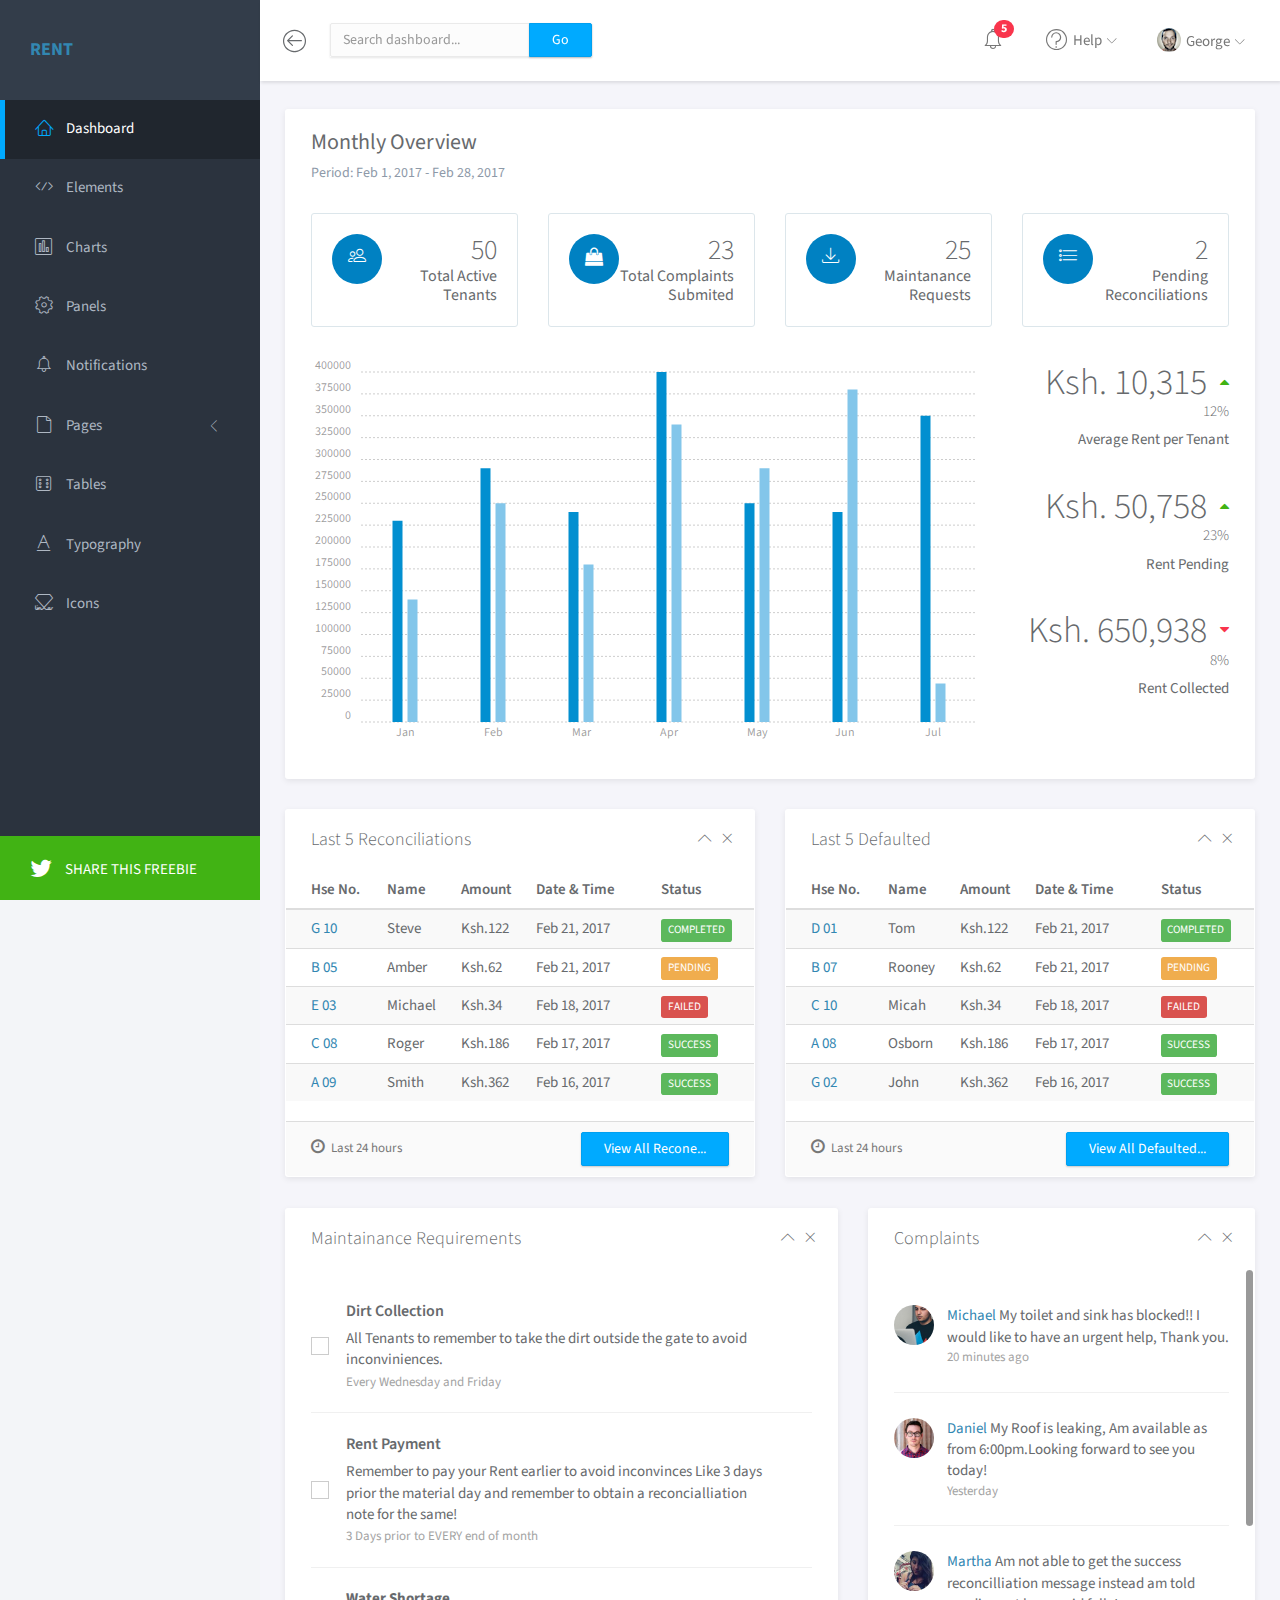
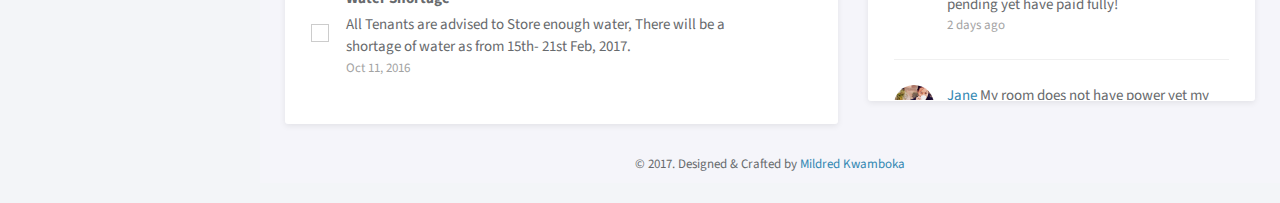
==== index.html @ c68a7469 "dashboard" ====
<!doctype html>
<html lang="en">

<head>
	<title>Dashboard | Rent - Free Bootstrap Dashboard Template</title>
	<meta charset="utf-8">
	<meta http-equiv="X-UA-Compatible" content="IE=edge,chrome=1">
	<meta name="viewport" content="width=device-width, initial-scale=1.0, maximum-scale=1.0, user-scalable=0">
	<!-- CSS -->
	<link rel="stylesheet" href="assets/css/bootstrap.min.css">
	<link rel="stylesheet" href="assets/css/vendor/icon-sets.css">
	<link rel="stylesheet" href="assets/css/main.min.css">
	<!-- FOR DEMO PURPOSES ONLY. You should remove this in your project -->
	<link rel="stylesheet" href="assets/css/demo.css">
	<!-- GOOGLE FONTS -->
	<link href="https://fonts.googleapis.com/css?family=Source+Sans+Pro:300,400,600,700" rel="stylesheet">
	<!-- ICONS -->
	<link rel="apple-touch-icon" sizes="76x76" href="assets/img/apple-icon.png">
	<link rel="icon" type="image/png" sizes="96x96" href="assets/img/favicon.png">
</head>

<body>
	<!-- WRAPPER -->
	<div id="wrapper">
		<!-- SIDEBAR -->
		<div class="sidebar">
			<div class="brand">
				<a href="index.html"><h4><b>RENT</b></h4></a>
			</div>
			<div class="sidebar-scroll">
				<nav>
					<ul class="nav">
						<li><a href="index.html" class="active"><i class="lnr lnr-home"></i> <span>Dashboard</span></a></li>
						<li><a href="elements.html" class=""><i class="lnr lnr-code"></i> <span>Elements</span></a></li>
						<li><a href="charts.html" class=""><i class="lnr lnr-chart-bars"></i> <span>Charts</span></a></li>
						<li><a href="panels.html" class=""><i class="lnr lnr-cog"></i> <span>Panels</span></a></li>
						<li><a href="notifications.html" class=""><i class="lnr lnr-alarm"></i> <span>Notifications</span></a></li>
						<li>
							<a href="#subPages" data-toggle="collapse" class="collapsed"><i class="lnr lnr-file-empty"></i> <span>Pages</span> <i class="icon-submenu lnr lnr-chevron-left"></i></a>
							<div id="subPages" class="collapse ">
								<ul class="nav">
									<li><a href="page-profile.html" class="">Profile</a></li>
									<li><a href="page-login.html" class="">Login</a></li>
									<li><a href="page-lockscreen.html" class="">Lockscreen</a></li>
								</ul>
							</div>
						</li>
						<li><a href="tables.html" class=""><i class="lnr lnr-dice"></i> <span>Tables</span></a></li>
						<li><a href="typography.html" class=""><i class="lnr lnr-text-format"></i> <span>Typography</span></a></li>
						<li><a href="icons.html" class=""><i class="lnr lnr-linearicons"></i> <span>Icons</span></a></li>
					</ul>
				</nav>
			</div>
			<a class="footer" href="http://twitter.com/share?url=https://goo.gl/1dt1MR&amp;text=So cool! Free Bootstrap dashboard template by @thedevelovers. Download at&amp;hashtags=free,bootstrap,dashboard" title="Twitter share" target="_blank"><i class="fa fa-twitter"></i> <span>SHARE THIS FREEBIE</span></a>
		</div>
		<!-- END SIDEBAR -->
		<!-- MAIN -->
		<div class="main">
			<!-- NAVBAR -->
			<nav class="navbar navbar-default">
				<div class="container-fluid">
					<div class="navbar-btn">
						<button type="button" class="btn-toggle-fullwidth"><i class="lnr lnr-arrow-left-circle"></i></button>
					</div>
					<div class="navbar-header">
						<button type="button" class="navbar-toggle collapsed" data-toggle="collapse" data-target="#navbar-menu">
							<span class="sr-only">Toggle Navigation</span>
							<i class="fa fa-bars icon-nav"></i>
						</button>
					</div>
					<div id="navbar-menu" class="navbar-collapse collapse">
						<form class="navbar-form navbar-left hidden-xs">
							<div class="input-group">
								<input type="text" value="" class="form-control" placeholder="Search dashboard...">
								<span class="input-group-btn"><button type="button" class="btn btn-primary">Go</button></span>
							</div>
						</form>
						<ul class="nav navbar-nav navbar-right">
							<li class="dropdown">
								<a href="#" class="dropdown-toggle icon-menu" data-toggle="dropdown">
									<i class="lnr lnr-alarm"></i>
									<span class="badge bg-danger">5</span>
								</a>
								<ul class="dropdown-menu notifications">
									<li><a href="#" class="notification-item"><span class="dot bg-warning"></span>Pay your rent on time </a></li>
									<li><a href="#" class="notification-item"><span class="dot bg-danger"></span>You have 9 unfinished tasks</a></li>
									<li><a href="#" class="notification-item"><span class="dot bg-success"></span>Monthly report is available</a></li>
									<li><a href="#" class="notification-item"><span class="dot bg-warning"></span>Weekly meeting in 1 hour</a></li>
									<li><a href="#" class="notification-item"><span class="dot bg-success"></span>Your request has been approved</a></li>
									<li><a href="#" class="more">See all notifications</a></li>
								</ul>
							</li>
							<li class="dropdown">
								<a href="#" class="dropdown-toggle" data-toggle="dropdown"><i class="lnr lnr-question-circle"></i> <span>Help</span> <i class="icon-submenu lnr lnr-chevron-down"></i></a>
								<ul class="dropdown-menu">
									<li><a href="#">Basic Use</a></li>
									<li><a href="#">Working With Data</a></li>
									<li><a href="#">Security</a></li>
									<li><a href="#">Troubleshooting</a></li>
								</ul>
							</li>
							<li class="dropdown">
								<a href="#" class="dropdown-toggle" data-toggle="dropdown"><img src="assets/img/user.png" class="img-circle" alt="Avatar"> <span>George</span> <i class="icon-submenu lnr lnr-chevron-down"></i></a>
								<ul class="dropdown-menu">
									<li><a href="#"><i class="lnr lnr-user"></i> <span>My Profile</span></a></li>
									<li><a href="#"><i class="lnr lnr-envelope"></i> <span>Message</span></a></li>
									<li><a href="#"><i class="lnr lnr-cog"></i> <span>Settings</span></a></li>
									<li><a href="#"><i class="lnr lnr-exit"></i> <span>Logout</span></a></li>
								</ul>
							</li>
						</ul>
					</div>
				</div>
			</nav>
			<!-- END NAVBAR -->
			<!-- MAIN CONTENT -->
			<div class="main-content">
				<div class="container-fluid">
					<!-- OVERVIEW -->
					<div class="panel panel-headline">
						<div class="panel-heading">
							<h3 class="panel-title">Monthly Overview</h3>
							<p class="panel-subtitle">Period: Feb 1, 2017 - Feb 28, 2017</p>
						</div>
						<div class="panel-body">
							<div class="row">
								<div class="col-md-3">
									<div class="metric">
										<span class="icon"><i class="lnr lnr-users"></i></span>
										<p>
											<span class="number">50</span>
											<span class="title">Total Active Tenants</span>
										</p>
									</div>
								</div>
								<div class="col-md-3">
									<div class="metric">
										<span class="icon"><i class="fa fa-shopping-bag"></i></span>
										<p>
											<span class="number">23</span>
											<span class="title">Total Complaints Submited</span>
										</p>
									</div>
								</div>
								<div class="col-md-3">
									<div class="metric">
										<span class="icon"><i class="lnr lnr-download"></i></span>
										<p>
											<span class="number">25</span>
											<span class="title">Maintanance Requests</span>
										</p>
									</div>
								</div>
								<div class="col-md-3">
									<div class="metric">
										<span class="icon"><i class="lnr lnr-list"></i></span>
										<p>
											<span class="number">2</span>
											<span class="title">Pending Reconciliations</span>
										</p>
									</div>
								</div>
							</div>
							<div class="row">
								<div class="col-md-9">
									<div id="headline-chart" class="ct-chart"></div>
								</div>
								<div class="col-md-3">
									<div class="weekly-summary text-right">
										<span class="number">Ksh. 10,315</span> <span class="percentage"><i class="fa fa-caret-up text-success"></i> 12%</span>
										<span class="info-label">Average Rent per Tenant</span>
									</div>
									<div class="weekly-summary text-right">
										<span class="number">Ksh. 50,758</span> <span class="percentage"><i class="fa fa-caret-up text-success"></i> 23%</span>
										<span class="info-label">Rent Pending</span>
									</div>
									<div class="weekly-summary text-right">
										<span class="number">Ksh. 650,938</span> <span class="percentage"><i class="fa fa-caret-down text-danger"></i> 8%</span>
										<span class="info-label">Rent Collected</span>
									</div>
								</div>
							</div>
						</div>
					</div>
					<!-- END OVERVIEW -->
					<div class="row">
						<div class="col-md-6">
							<!-- RECENT PURCHASES -->
							<div class="panel">
								<div class="panel-heading">
									<h3 class="panel-title">Last 5 Reconciliations</h3>
									<div class="right">
										<button type="button" class="btn-toggle-collapse"><i class="lnr lnr-chevron-up"></i></button>
										<button type="button" class="btn-remove"><i class="lnr lnr-cross"></i></button>
									</div>
								</div>
								<div class="panel-body no-padding">
									<table class="table table-striped">
										<thead>
											<tr>
												<th>Hse No.</th>
												<th>Name</th>
												<th>Amount</th>
												<th>Date &amp; Time</th>
												<th>Status</th>
											</tr>
										</thead>
										<tbody>
											<tr>
												<td><a href="#">G 10</a></td>
												<td>Steve</td>
												<td>Ksh.122</td>
												<td>Feb 21, 2017</td>
												<td><span class="label label-success">COMPLETED</span></td>
											</tr>
											<tr>
												<td><a href="#">B 05</a></td>
												<td>Amber</td>
												<td>Ksh.62</td>
												<td>Feb 21, 2017</td>
												<td><span class="label label-warning">PENDING</span></td>
											</tr>
											<tr>
												<td><a href="#">E 03</a></td>
												<td>Michael</td>
												<td>Ksh.34</td>
												<td>Feb 18, 2017</td>
												<td><span class="label label-danger">FAILED</span></td>
											</tr>
											<tr>
												<td><a href="#">C 08</a></td>
												<td>Roger</td>
												<td>Ksh.186</td>
												<td>Feb 17, 2017</td>
												<td><span class="label label-success">SUCCESS</span></td>
											</tr>
											<tr>
												<td><a href="#">A 09</a></td>
												<td>Smith</td>
												<td>Ksh.362</td>
												<td>Feb 16, 2017</td>
												<td><span class="label label-success">SUCCESS</span></td>
											</tr>
										</tbody>
									</table>
								</div>
								<div class="panel-footer">
									<div class="row">
										<div class="col-md-6"><span class="panel-note"><i class="fa fa-clock-o"></i> Last 24 hours</span></div>
										<div class="col-md-6 text-right"><a href="#" class="btn btn-primary">View All Recone...</a></div>
									</div>
								</div>
							</div>
							<!-- END RECENT PURCHASES -->
						</div>
					
						<div class="col-md-6">
							<!-- RECENT PURCHASES -->
							<div class="panel">
								<div class="panel-heading">
									<h3 class="panel-title">Last 5 Defaulted</h3>
									<div class="right">
										<button type="button" class="btn-toggle-collapse"><i class="lnr lnr-chevron-up"></i></button>
										<button type="button" class="btn-remove"><i class="lnr lnr-cross"></i></button>
									</div>
								</div>
								<div class="panel-body no-padding">
									<table class="table table-striped">
										<thead>
											<tr>
												<th>Hse No.</th>
												<th>Name</th>
												<th>Amount</th>
												<th>Date &amp; Time</th>
												<th>Status</th>
											</tr>
										</thead>
										<tbody>
											<tr>
												<td><a href="#">D 01</a></td>
												<td>Tom</td>
												<td>Ksh.122</td>
												<td>Feb 21, 2017</td>
												<td><span class="label label-success">COMPLETED</span></td>
											</tr>
											<tr>
												<td><a href="#">B 07</a></td>
												<td>Rooney</td>
												<td>Ksh.62</td>
												<td>Feb 21, 2017</td>
												<td><span class="label label-warning">PENDING</span></td>
											</tr>
											<tr>
												<td><a href="#">C 10</a></td>
												<td>Micah</td>
												<td>Ksh.34</td>
												<td>Feb 18, 2017</td>
												<td><span class="label label-danger">FAILED</span></td>
											</tr>
											<tr>
												<td><a href="#">A 08</a></td>
												<td>Osborn</td>
												<td>Ksh.186</td>
												<td>Feb 17, 2017</td>
												<td><span class="label label-success">SUCCESS</span></td>
											</tr>
											<tr>
												<td><a href="#">G 02</a></td>
												<td>John</td>
												<td>Ksh.362</td>
												<td>Feb 16, 2017</td>
												<td><span class="label label-success">SUCCESS</span></td>
											</tr>
										</tbody>
									</table>
								</div>
								<div class="panel-footer">
									<div class="row">
										<div class="col-md-6"><span class="panel-note"><i class="fa fa-clock-o"></i> Last 24 hours</span></div>
										<div class="col-md-6 text-right"><a href="#" class="btn btn-primary">View All Defaulted...</a></div>
									</div>
								</div>
							</div>
							<!-- END RECENT PURCHASES -->
						</div>


						<div class="col-md-6">
							<!-- MULTI CHARTS -->
							<!-- <div class="panel">
								<div class="panel-heading">
									<h3 class="panel-title">Projection vs. Realization</h3>
									<div class="right">
										<button type="button" class="btn-toggle-collapse"><i class="lnr lnr-chevron-up"></i></button>
										<button type="button" class="btn-remove"><i class="lnr lnr-cross"></i></button>
									</div>
								</div>
								<div class="panel-body">
									<div id="visits-trends-chart" class="ct-chart"></div>
								</div>
							</div> -->
							<!-- END MULTI CHARTS -->

						</div>
					
					</div>
					<div class="row">
						<div class="col-md-7">
							<!-- TODO LIST -->
							<div class="panel">
								<div class="panel-heading">
									<h3 class="panel-title">Maintainance Requirements</h3>
									<div class="right">
										<button type="button" class="btn-toggle-collapse"><i class="lnr lnr-chevron-up"></i></button>
										<button type="button" class="btn-remove"><i class="lnr lnr-cross"></i></button>
									</div>
								</div>
								<div class="panel-body">
									<ul class="list-unstyled todo-list">
										<li>
											<label class="control-inline fancy-checkbox">
												<input type="checkbox"><span></span>
											</label>
											<p>
												<span class="title">Dirt Collection</span>
												<span class="short-description">All Tenants to remember to take the dirt outside the gate to avoid inconviniences.</span>
												<span class="date">Every Wednesday and Friday</span>
											</p>
											<div class="controls">
												<a href="#"><i class="icon-software icon-software-pencil"></i></a> <a href="#"><i class="icon-arrows icon-arrows-circle-remove"></i></a>
											</div>
										</li>
										<li>
											<label class="control-inline fancy-checkbox">
												<input type="checkbox"><span></span>
											</label>
											<p>
												<span class="title">Rent Payment</span>
												<span class="short-description">Remember to pay your Rent earlier to avoid inconvinces Like 3 days prior the material day and remember to obtain a reconcialliation note for the same!</span>
												<span class="date">3 Days prior to EVERY end of month </span>
											</p>
											<div class="controls">
												<a href="#"><i class="icon-software icon-software-pencil"></i></a> <a href="#"><i class="icon-arrows icon-arrows-circle-remove"></i></a>
											</div>
										</li>
										<li>
											<label class="control-inline fancy-checkbox">
												<input type="checkbox"><span></span>
											</label>
											<p>
												<strong>Water Shortage</strong>
												<span class="short-description">All Tenants are advised to Store enough water, There will be a shortage of water as from 15th- 21st Feb, 2017.</span>
												<span class="date">Oct 11, 2016</span>
											</p>
											<div class="controls">
												<a href="#"><i class="icon-software icon-software-pencil"></i></a> <a href="#"><i class="icon-arrows icon-arrows-circle-remove"></i></a>
											</div>
										</li>
									</ul>
								</div>
							</div>
							<!-- END TODO LIST -->
						</div>
						<div class="col-md-5">
							<!-- TIMELINE -->
							<div class="panel panel-scrolling">
								<div class="panel-heading">
									<h3 class="panel-title">Complaints</h3>
									<div class="right">
										<button type="button" class="btn-toggle-collapse"><i class="lnr lnr-chevron-up"></i></button>
										<button type="button" class="btn-remove"><i class="lnr lnr-cross"></i></button>
									</div>
								</div>
								<div class="panel-body">
									<ul class="list-unstyled activity-list">
										<li>
											<img src="assets/img/user1.png" alt="Avatar" class="img-circle pull-left avatar">
											<p><a href="#">Michael</a> My toilet and sink has blocked!! I would like to have an urgent help, Thank you. <span class="timestamp">20 minutes ago</span></p>
										</li>
										<li>
											<img src="assets/img/user2.png" alt="Avatar" class="img-circle pull-left avatar">
											<p><a href="#">Daniel</a> My Roof is leaking, Am available as from 6:00pm.Looking forward to see you today!    <!-- <a href="#">System Update</a> --> <span class="timestamp">Yesterday</span></p>
										<li>
											<img src="assets/img/user3.png" alt="Avatar" class="img-circle pull-left avatar">
											<p><a href="#">Martha</a> Am not able to get the success reconcilliation message instead am told pending yet have paid fully!<!--  <a href="#">Landing Page</a> --> <span class="timestamp">2 days ago</span></p>
										</li>
										<li>
											<img src="assets/img/user4.png" alt="Avatar" class="img-circle pull-left avatar">
											<p><a href="#">Jane</a> My room does not have power yet my tokens are not yet exhausted! <span class="timestamp">2 days ago</span></p>
										</li>
										<li>
											<img src="assets/img/user5.png" alt="Avatar" class="img-circle pull-left avatar">
											<p><a href="#">Jason</a> My toilet handle just broke!! can't flush any more!! Need help. <!-- <a href="#">Weekly Meeting</a> --> <span class="timestamp">3 days ago</span></p>
										</li>
									</ul>
									<button type="button" class="btn btn-primary btn-bottom center-block">Load More</button>
								</div>
							</div>
							<!-- END TIMELINE -->
						</div>
					</div>
					<div class="row">
						<div class="col-md-4">
							<!-- TASKS -->
							<!-- <div class="panel">
								<div class="panel-heading">
									<h3 class="panel-title">My Tasks</h3>
									<div class="right">
										<button type="button" class="btn-toggle-collapse"><i class="lnr lnr-chevron-up"></i></button>
										<button type="button" class="btn-remove"><i class="lnr lnr-cross"></i></button>
									</div>
								</div>
								<div class="panel-body">
									<ul class="list-unstyled task-list">
										<li>
											<p>Updating Users Settings <span class="label-percent">23%</span></p>
											<div class="progress progress-xs">
												<div class="progress-bar progress-bar-danger" role="progressbar" aria-valuenow="23" aria-valuemin="0" aria-valuemax="100" style="width:23%">
													<span class="sr-only">23% Complete</span>
												</div>
											</div>
										</li>
										<li>
											<p>Load &amp; Stress Test <span class="label-percent">80%</span></p>
											<div class="progress progress-xs">
												<div class="progress-bar progress-bar-success" role="progressbar" aria-valuenow="80" aria-valuemin="0" aria-valuemax="100" style="width: 80%">
													<span class="sr-only">80% Complete</span>
												</div>
											</div>
										</li>
										<li>
											<p>Data Duplication Check <span class="label-percent">100%</span></p>
											<div class="progress progress-xs">
												<div class="progress-bar progress-bar-success" role="progressbar" aria-valuenow="100" aria-valuemin="0" aria-valuemax="100" style="width: 100%">
													<span class="sr-only">Success</span>
												</div>
											</div>
										</li>
										<li>
											<p>Server Check <span class="label-percent">45%</span></p>
											<div class="progress progress-xs">
												<div class="progress-bar progress-bar-warning" role="progressbar" aria-valuenow="45" aria-valuemin="0" aria-valuemax="100" style="width: 45%">
													<span class="sr-only">45% Complete</span>
												</div>
											</div>
										</li>
										<li>
											<p>Mobile App Development <span class="label-percent">10%</span></p>
											<div class="progress progress-xs">
												<div class="progress-bar progress-bar-danger" role="progressbar" aria-valuenow="10" aria-valuemin="0" aria-valuemax="100" style="width: 10%">
													<span class="sr-only">10% Complete</span>
												</div>
											</div>
										</li>
									</ul>
								</div>
							</div> -->
							<!-- END TASKS -->
						</div>
						<div class="col-md-4">
							<!-- VISIT CHART -->
							<!-- <div class="panel">
								<div class="panel-heading">
									<h3 class="panel-title">Website Visits</h3>
									<div class="right">
										<button type="button" class="btn-toggle-collapse"><i class="lnr lnr-chevron-up"></i></button>
										<button type="button" class="btn-remove"><i class="lnr lnr-cross"></i></button>
									</div>
								</div>
								<div class="panel-body">
									<div id="visits-chart" class="ct-chart"></div>
								</div>
							</div> -->
							<!-- END VISIT CHART -->
						</div>
						<div class="col-md-4">
							<!-- REALTIME CHART -->
						<!-- 	<div class="panel">
								<div class="panel-heading">
									<h3 class="panel-title">System Load</h3>
									<div class="right">
										<button type="button" class="btn-toggle-collapse"><i class="lnr lnr-chevron-up"></i></button>
										<button type="button" class="btn-remove"><i class="lnr lnr-cross"></i></button>
									</div>
								</div>
								<div class="panel-body">
									<div id="system-load" class="easy-pie-chart" data-percent="70">
										<span class="percent">70</span>
									</div>
									<h4>CPU Load</h4>
									<ul class="list-unstyled list-justify">
										<li>High: <span>95%</span></li>
										<li>Average: <span>87%</span></li>
										<li>Low: <span>20%</span></li>
										<li>Threads: <span>996</span></li>
										<li>Processes: <span>259</span></li>
									</ul>
								</div>
							</div> -->
							<!-- END REALTIME CHART -->
						</div>
					</div>
				</div>
			</div>
			<!-- END MAIN CONTENT -->
			<footer>
				<div class="container-fluid">
					<p class="copyright">&copy; 2017. Designed &amp; Crafted by <a href=" https://ke.linkedin.com/in/mildred-makori-892652120">Mildred Kwamboka</a></p>
				</div>
			</footer>
		</div>
		<!-- END MAIN -->
	</div>
	<!-- END WRAPPER -->
	<!-- Javascript -->
	<script src="assets/js/jquery/jquery-2.1.0.min.js"></script>
	<script src="assets/js/bootstrap/bootstrap.min.js"></script>
	<script src="assets/js/plugins/jquery-slimscroll/jquery.slimscroll.min.js"></script>
	<script src="assets/js/plugins/jquery-easypiechart/jquery.easypiechart.min.js"></script>
	<script src="assets/js/plugins/chartist/chartist.min.js"></script>
	<script src="assets/js/klorofil.js"></script>
</body>

</html>
---- assets/css/vendor/icon-sets.css ----
/********************
 * ICON SETS
 ********************/
@font-face {
  font-family: 'Linearicons-Free';
  src: url('../../fonts/linear/Linearicons-Free.eot?w118d&1432380630');
  src: url('../../fonts/linear/Linearicons-Free.eot?&1432380630#iefixw118d') format("embedded-opentype"), url('../../fonts/linear/Linearicons-Free.woff2?w118d&1432380636') format("woff2"), url('../../fonts/linear/Linearicons-Free.woff?w118d&1432380630') format("woff"), url('../../fonts/linear/Linearicons-Free.ttf?w118d&1432380630') format("truetype"), url('../../fonts/linear/Linearicons-Free.svg?w118d&1432380630#Linearicons-Free') format("svg");
  font-weight: normal;
  font-style: normal;
}
.lnr {
  font-family: 'Linearicons-Free';
  speak: none;
  font-style: normal;
  font-weight: normal;
  font-variant: normal;
  text-transform: none;
  line-height: 1;
  /* Better Font Rendering =========== */
  -webkit-font-smoothing: antialiased;
  -moz-osx-font-smoothing: grayscale;
}

.lnr-home:before {
  content: "\e800";
}

.lnr-apartment:before {
  content: "\e801";
}

.lnr-pencil:before {
  content: "\e802";
}

.lnr-magic-wand:before {
  content: "\e803";
}

.lnr-drop:before {
  content: "\e804";
}

.lnr-lighter:before {
  content: "\e805";
}

.lnr-poop:before {
  content: "\e806";
}

.lnr-sun:before {
  content: "\e807";
}

.lnr-moon:before {
  content: "\e808";
}

.lnr-cloud:before {
  content: "\e809";
}

.lnr-cloud-upload:before {
  content: "\e80a";
}

.lnr-cloud-download:before {
  content: "\e80b";
}

.lnr-cloud-sync:before {
  content: "\e80c";
}

.lnr-cloud-check:before {
  content: "\e80d";
}

.lnr-database:before {
  content: "\e80e";
}

.lnr-lock:before {
  content: "\e80f";
}

.lnr-cog:before {
  content: "\e810";
}

.lnr-trash:before {
  content: "\e811";
}

.lnr-dice:before {
  content: "\e812";
}

.lnr-heart:before {
  content: "\e813";
}

.lnr-star:before {
  content: "\e814";
}

.lnr-star-half:before {
  content: "\e815";
}

.lnr-star-empty:before {
  content: "\e816";
}

.lnr-flag:before {
  content: "\e817";
}

.lnr-envelope:before {
  content: "\e818";
}

.lnr-paperclip:before {
  content: "\e819";
}

.lnr-inbox:before {
  content: "\e81a";
}

.lnr-eye:before {
  content: "\e81b";
}

.lnr-printer:before {
  content: "\e81c";
}

.lnr-file-empty:before {
  content: "\e81d";
}

.lnr-file-add:before {
  content: "\e81e";
}

.lnr-enter:before {
  content: "\e81f";
}

.lnr-exit:before {
  content: "\e820";
}

.lnr-graduation-hat:before {
  content: "\e821";
}

.lnr-license:before {
  content: "\e822";
}

.lnr-music-note:before {
  content: "\e823";
}

.lnr-film-play:before {
  content: "\e824";
}

.lnr-camera-video:before {
  content: "\e825";
}

.lnr-camera:before {
  content: "\e826";
}

.lnr-picture:before {
  content: "\e827";
}

.lnr-book:before {
  content: "\e828";
}

.lnr-bookmark:before {
  content: "\e829";
}

.lnr-user:before {
  content: "\e82a";
}

.lnr-users:before {
  content: "\e82b";
}

.lnr-shirt:before {
  content: "\e82c";
}

.lnr-store:before {
  content: "\e82d";
}

.lnr-cart:before {
  content: "\e82e";
}

.lnr-tag:before {
  content: "\e82f";
}

.lnr-phone-handset:before {
  content: "\e830";
}

.lnr-phone:before {
  content: "\e831";
}

.lnr-pushpin:before {
  content: "\e832";
}

.lnr-map-marker:before {
  content: "\e833";
}

.lnr-map:before {
  content: "\e834";
}

.lnr-location:before {
  content: "\e835";
}

.lnr-calendar-full:before {
  content: "\e836";
}

.lnr-keyboard:before {
  content: "\e837";
}

.lnr-spell-check:before {
  content: "\e838";
}

.lnr-screen:before {
  content: "\e839";
}

.lnr-smartphone:before {
  content: "\e83a";
}

.lnr-tablet:before {
  content: "\e83b";
}

.lnr-laptop:before {
  content: "\e83c";
}

.lnr-laptop-phone:before {
  content: "\e83d";
}

.lnr-power-switch:before {
  content: "\e83e";
}

.lnr-bubble:before {
  content: "\e83f";
}

.lnr-heart-pulse:before {
  content: "\e840";
}

.lnr-construction:before {
  content: "\e841";
}

.lnr-pie-chart:before {
  content: "\e842";
}

.lnr-chart-bars:before {
  content: "\e843";
}

.lnr-gift:before {
  content: "\e844";
}

.lnr-diamond:before {
  content: "\e845";
}

.lnr-linearicons:before {
  content: "\e846";
}

.lnr-dinner:before {
  content: "\e847";
}

.lnr-coffee-cup:before {
  content: "\e848";
}

.lnr-leaf:before {
  content: "\e849";
}

.lnr-paw:before {
  content: "\e84a";
}

.lnr-rocket:before {
  content: "\e84b";
}

.lnr-briefcase:before {
  content: "\e84c";
}

.lnr-bus:before {
  content: "\e84d";
}

.lnr-car:before {
  content: "\e84e";
}

.lnr-train:before {
  content: "\e84f";
}

.lnr-bicycle:before {
  content: "\e850";
}

.lnr-wheelchair:before {
  content: "\e851";
}

.lnr-select:before {
  content: "\e852";
}

.lnr-earth:before {
  content: "\e853";
}

.lnr-smile:before {
  content: "\e854";
}

.lnr-sad:before {
  content: "\e855";
}

.lnr-neutral:before {
  content: "\e856";
}

.lnr-mustache:before {
  content: "\e857";
}

.lnr-alarm:before {
  content: "\e858";
}

.lnr-bullhorn:before {
  content: "\e859";
}

.lnr-volume-high:before {
  content: "\e85a";
}

.lnr-volume-medium:before {
  content: "\e85b";
}

.lnr-volume-low:before {
  content: "\e85c";
}

.lnr-volume:before {
  content: "\e85d";
}

.lnr-mic:before {
  content: "\e85e";
}

.lnr-hourglass:before {
  content: "\e85f";
}

.lnr-undo:before {
  content: "\e860";
}

.lnr-redo:before {
  content: "\e861";
}

.lnr-sync:before {
  content: "\e862";
}

.lnr-history:before {
  content: "\e863";
}

.lnr-clock:before {
  content: "\e864";
}

.lnr-download:before {
  content: "\e865";
}

.lnr-upload:before {
  content: "\e866";
}

.lnr-enter-down:before {
  content: "\e867";
}

.lnr-exit-up:before {
  content: "\e868";
}

.lnr-bug:before {
  content: "\e869";
}

.lnr-code:before {
  content: "\e86a";
}

.lnr-link:before {
  content: "\e86b";
}

.lnr-unlink:before {
  content: "\e86c";
}

.lnr-thumbs-up:before {
  content: "\e86d";
}

.lnr-thumbs-down:before {
  content: "\e86e";
}

.lnr-magnifier:before {
  content: "\e86f";
}

.lnr-cross:before {
  content: "\e870";
}

.lnr-menu:before {
  content: "\e871";
}

.lnr-list:before {
  content: "\e872";
}

.lnr-chevron-up:before {
  content: "\e873";
}

.lnr-chevron-down:before {
  content: "\e874";
}

.lnr-chevron-left:before {
  content: "\e875";
}

.lnr-chevron-right:before {
  content: "\e876";
}

.lnr-arrow-up:before {
  content: "\e877";
}

.lnr-arrow-down:before {
  content: "\e878";
}

.lnr-arrow-left:before {
  content: "\e879";
}

.lnr-arrow-right:before {
  content: "\e87a";
}

.lnr-move:before {
  content: "\e87b";
}

.lnr-warning:before {
  content: "\e87c";
}

.lnr-question-circle:before {
  content: "\e87d";
}

.lnr-menu-circle:before {
  content: "\e87e";
}

.lnr-checkmark-circle:before {
  content: "\e87f";
}

.lnr-cross-circle:before {
  content: "\e880";
}

.lnr-plus-circle:before {
  content: "\e881";
}

.lnr-circle-minus:before {
  content: "\e882";
}

.lnr-arrow-up-circle:before {
  content: "\e883";
}

.lnr-arrow-down-circle:before {
  content: "\e884";
}

.lnr-arrow-left-circle:before {
  content: "\e885";
}

.lnr-arrow-right-circle:before {
  content: "\e886";
}

.lnr-chevron-up-circle:before {
  content: "\e887";
}

.lnr-chevron-down-circle:before {
  content: "\e888";
}

.lnr-chevron-left-circle:before {
  content: "\e889";
}

.lnr-chevron-right-circle:before {
  content: "\e88a";
}

.lnr-crop:before {
  content: "\e88b";
}

.lnr-frame-expand:before {
  content: "\e88c";
}

.lnr-frame-contract:before {
  content: "\e88d";
}

.lnr-layers:before {
  content: "\e88e";
}

.lnr-funnel:before {
  content: "\e88f";
}

.lnr-text-format:before {
  content: "\e890";
}

.lnr-text-format-remove:before {
  content: "\e891";
}

.lnr-text-size:before {
  content: "\e892";
}

.lnr-bold:before {
  content: "\e893";
}

.lnr-italic:before {
  content: "\e894";
}

.lnr-underline:before {
  content: "\e895";
}

.lnr-strikethrough:before {
  content: "\e896";
}

.lnr-highlight:before {
  content: "\e897";
}

.lnr-text-align-left:before {
  content: "\e898";
}

.lnr-text-align-center:before {
  content: "\e899";
}

.lnr-text-align-right:before {
  content: "\e89a";
}

.lnr-text-align-justify:before {
  content: "\e89b";
}

.lnr-line-spacing:before {
  content: "\e89c";
}

.lnr-indent-increase:before {
  content: "\e89d";
}

.lnr-indent-decrease:before {
  content: "\e89e";
}

.lnr-pilcrow:before {
  content: "\e89f";
}

.lnr-direction-ltr:before {
  content: "\e8a0";
}

.lnr-direction-rtl:before {
  content: "\e8a1";
}

.lnr-page-break:before {
  content: "\e8a2";
}

.lnr-sort-alpha-asc:before {
  content: "\e8a3";
}

.lnr-sort-amount-asc:before {
  content: "\e8a4";
}

.lnr-hand:before {
  content: "\e8a5";
}

.lnr-pointer-up:before {
  content: "\e8a6";
}

.lnr-pointer-right:before {
  content: "\e8a7";
}

.lnr-pointer-down:before {
  content: "\e8a8";
}

.lnr-pointer-left:before {
  content: "\e8a9";
}

/*!
 *  Font Awesome 4.7.0 by @davegandy - http://fontawesome.io - @fontawesome
 *  License - http://fontawesome.io/license (Font: SIL OFL 1.1, CSS: MIT License)
 */
/* FONT PATH
 * -------------------------- */
@font-face {
  font-family: 'FontAwesome';
  src: url('../../fonts/fa/fontawesome-webfont.eot?v=4.7.0&1478146084');
  src: url('../../fonts/fa/fontawesome-webfont.eot?&1478146084#iefix&v=4.7.0') format("embedded-opentype"), url('../../fonts/fa/fontawesome-webfont.woff2?v=4.7.0&1478146084') format("woff2"), url('../../fonts/fa/fontawesome-webfont.woff?v=4.7.0&1478146084') format("woff"), url('../../fonts/fa/fontawesome-webfont.ttf?v=4.7.0&1478146084') format("truetype"), url('../../fonts/fa/fontawesome-webfont.svg?v=4.7.0&1478146084#fontawesomeregular') format("svg");
  font-weight: normal;
  font-style: normal;
}
.fa {
  display: inline-block;
  font: normal normal normal 14px/1 FontAwesome;
  font-size: inherit;
  text-rendering: auto;
  -webkit-font-smoothing: antialiased;
  -moz-osx-font-smoothing: grayscale;
}

/* makes the font 33% larger relative to the icon container */
.fa-lg {
  font-size: 1.33333333em;
  line-height: 0.75em;
  vertical-align: -15%;
}

.fa-2x {
  font-size: 2em;
}

.fa-3x {
  font-size: 3em;
}

.fa-4x {
  font-size: 4em;
}

.fa-5x {
  font-size: 5em;
}

.fa-fw {
  width: 1.28571429em;
  text-align: center;
}

.fa-ul {
  padding-left: 0;
  margin-left: 2.14285714em;
  list-style-type: none;
}

.fa-ul > li {
  position: relative;
}

.fa-li {
  position: absolute;
  left: -2.14285714em;
  width: 2.14285714em;
  top: 0.14285714em;
  text-align: center;
}

.fa-li.fa-lg {
  left: -1.85714286em;
}

.fa-border {
  padding: .2em .25em .15em;
  border: solid 0.08em #eeeeee;
  border-radius: .1em;
}

.fa-pull-left {
  float: left;
}

.fa-pull-right {
  float: right;
}

.fa.fa-pull-left {
  margin-right: .3em;
}

.fa.fa-pull-right {
  margin-left: .3em;
}

/* Deprecated as of 4.4.0 */
.pull-right {
  float: right;
}

.pull-left {
  float: left;
}

.fa.pull-left {
  margin-right: .3em;
}

.fa.pull-right {
  margin-left: .3em;
}

.fa-spin {
  -webkit-animation: fa-spin 2s infinite linear;
  animation: fa-spin 2s infinite linear;
}

.fa-pulse {
  -webkit-animation: fa-spin 1s infinite steps(8);
  animation: fa-spin 1s infinite steps(8);
}

@-webkit-keyframes fa-spin {
  0% {
    -webkit-transform: rotate(0deg);
    transform: rotate(0deg);
  }
  100% {
    -webkit-transform: rotate(359deg);
    transform: rotate(359deg);
  }
}
@keyframes fa-spin {
  0% {
    -webkit-transform: rotate(0deg);
    transform: rotate(0deg);
  }
  100% {
    -webkit-transform: rotate(359deg);
    transform: rotate(359deg);
  }
}
.fa-rotate-90 {
  -ms-filter: "progid:DXImageTransform.Microsoft.BasicImage(rotation=1)";
  -webkit-transform: rotate(90deg);
  -ms-transform: rotate(90deg);
  transform: rotate(90deg);
}

.fa-rotate-180 {
  -ms-filter: "progid:DXImageTransform.Microsoft.BasicImage(rotation=2)";
  -webkit-transform: rotate(180deg);
  -ms-transform: rotate(180deg);
  transform: rotate(180deg);
}

.fa-rotate-270 {
  -ms-filter: "progid:DXImageTransform.Microsoft.BasicImage(rotation=3)";
  -webkit-transform: rotate(270deg);
  -ms-transform: rotate(270deg);
  transform: rotate(270deg);
}

.fa-flip-horizontal {
  -ms-filter: "progid:DXImageTransform.Microsoft.BasicImage(rotation=0, mirror=1)";
  -webkit-transform: scale(-1, 1);
  -ms-transform: scale(-1, 1);
  transform: scale(-1, 1);
}

.fa-flip-vertical {
  -ms-filter: "progid:DXImageTransform.Microsoft.BasicImage(rotation=2, mirror=1)";
  -webkit-transform: scale(1, -1);
  -ms-transform: scale(1, -1);
  transform: scale(1, -1);
}

:root .fa-rotate-90,
:root .fa-rotate-180,
:root .fa-rotate-270,
:root .fa-flip-horizontal,
:root .fa-flip-vertical {
  filter: none;
}

.fa-stack {
  position: relative;
  display: inline-block;
  width: 2em;
  height: 2em;
  line-height: 2em;
  vertical-align: middle;
}

.fa-stack-1x,
.fa-stack-2x {
  position: absolute;
  left: 0;
  width: 100%;
  text-align: center;
}

.fa-stack-1x {
  line-height: inherit;
}

.fa-stack-2x {
  font-size: 2em;
}

.fa-inverse {
  color: #ffffff;
}

/* Font Awesome uses the Unicode Private Use Area (PUA) to ensure screen
   readers do not read off random characters that represent icons */
.fa-glass:before {
  content: "\f000";
}

.fa-music:before {
  content: "\f001";
}

.fa-search:before {
  content: "\f002";
}

.fa-envelope-o:before {
  content: "\f003";
}

.fa-heart:before {
  content: "\f004";
}

.fa-star:before {
  content: "\f005";
}

.fa-star-o:before {
  content: "\f006";
}

.fa-user:before {
  content: "\f007";
}

.fa-film:before {
  content: "\f008";
}

.fa-th-large:before {
  content: "\f009";
}

.fa-th:before {
  content: "\f00a";
}

.fa-th-list:before {
  content: "\f00b";
}

.fa-check:before {
  content: "\f00c";
}

.fa-remove:before,
.fa-close:before,
.fa-times:before {
  content: "\f00d";
}

.fa-search-plus:before {
  content: "\f00e";
}

.fa-search-minus:before {
  content: "\f010";
}

.fa-power-off:before {
  content: "\f011";
}

.fa-signal:before {
  content: "\f012";
}

.fa-gear:before,
.fa-cog:before {
  content: "\f013";
}

.fa-trash-o:before {
  content: "\f014";
}

.fa-home:before {
  content: "\f015";
}

.fa-file-o:before {
  content: "\f016";
}

.fa-clock-o:before {
  content: "\f017";
}

.fa-road:before {
  content: "\f018";
}

.fa-download:before {
  content: "\f019";
}

.fa-arrow-circle-o-down:before {
  content: "\f01a";
}

.fa-arrow-circle-o-up:before {
  content: "\f01b";
}

.fa-inbox:before {
  content: "\f01c";
}

.fa-play-circle-o:before {
  content: "\f01d";
}

.fa-rotate-right:before,
.fa-repeat:before {
  content: "\f01e";
}

.fa-refresh:before {
  content: "\f021";
}

.fa-list-alt:before {
  content: "\f022";
}

.fa-lock:before {
  content: "\f023";
}

.fa-flag:before {
  content: "\f024";
}

.fa-headphones:before {
  content: "\f025";
}

.fa-volume-off:before {
  content: "\f026";
}

.fa-volume-down:before {
  content: "\f027";
}

.fa-volume-up:before {
  content: "\f028";
}

.fa-qrcode:before {
  content: "\f029";
}

.fa-barcode:before {
  content: "\f02a";
}

.fa-tag:before {
  content: "\f02b";
}

.fa-tags:before {
  content: "\f02c";
}

.fa-book:before {
  content: "\f02d";
}

.fa-bookmark:before {
  content: "\f02e";
}

.fa-print:before {
  content: "\f02f";
}

.fa-camera:before {
  content: "\f030";
}

.fa-font:before {
  content: "\f031";
}

.fa-bold:before {
  content: "\f032";
}

.fa-italic:before {
  content: "\f033";
}

.fa-text-height:before {
  content: "\f034";
}

.fa-text-width:before {
  content: "\f035";
}

.fa-align-left:before {
  content: "\f036";
}

.fa-align-center:before {
  content: "\f037";
}

.fa-align-right:before {
  content: "\f038";
}

.fa-align-justify:before {
  content: "\f039";
}

.fa-list:before {
  content: "\f03a";
}

.fa-dedent:before,
.fa-outdent:before {
  content: "\f03b";
}

.fa-indent:before {
  content: "\f03c";
}

.fa-video-camera:before {
  content: "\f03d";
}

.fa-photo:before,
.fa-image:before,
.fa-picture-o:before {
  content: "\f03e";
}

.fa-pencil:before {
  content: "\f040";
}

.fa-map-marker:before {
  content: "\f041";
}

.fa-adjust:before {
  content: "\f042";
}

.fa-tint:before {
  content: "\f043";
}

.fa-edit:before,
.fa-pencil-square-o:before {
  content: "\f044";
}

.fa-share-square-o:before {
  content: "\f045";
}

.fa-check-square-o:before {
  content: "\f046";
}

.fa-arrows:before {
  content: "\f047";
}

.fa-step-backward:before {
  content: "\f048";
}

.fa-fast-backward:before {
  content: "\f049";
}

.fa-backward:before {
  content: "\f04a";
}

.fa-play:before {
  content: "\f04b";
}

.fa-pause:before {
  content: "\f04c";
}

.fa-stop:before {
  content: "\f04d";
}

.fa-forward:before {
  content: "\f04e";
}

.fa-fast-forward:before {
  content: "\f050";
}

.fa-step-forward:before {
  content: "\f051";
}

.fa-eject:before {
  content: "\f052";
}

.fa-chevron-left:before {
  content: "\f053";
}

.fa-chevron-right:before {
  content: "\f054";
}

.fa-plus-circle:before {
  content: "\f055";
}

.fa-minus-circle:before {
  content: "\f056";
}

.fa-times-circle:before {
  content: "\f057";
}

.fa-check-circle:before {
  content: "\f058";
}

.fa-question-circle:before {
  content: "\f059";
}

.fa-info-circle:before {
  content: "\f05a";
}

.fa-crosshairs:before {
  content: "\f05b";
}

.fa-times-circle-o:before {
  content: "\f05c";
}

.fa-check-circle-o:before {
  content: "\f05d";
}

.fa-ban:before {
  content: "\f05e";
}

.fa-arrow-left:before {
  content: "\f060";
}

.fa-arrow-right:before {
  content: "\f061";
}

.fa-arrow-up:before {
  content: "\f062";
}

.fa-arrow-down:before {
  content: "\f063";
}

.fa-mail-forward:before,
.fa-share:before {
  content: "\f064";
}

.fa-expand:before {
  content: "\f065";
}

.fa-compress:before {
  content: "\f066";
}

.fa-plus:before {
  content: "\f067";
}

.fa-minus:before {
  content: "\f068";
}

.fa-asterisk:before {
  content: "\f069";
}

.fa-exclamation-circle:before {
  content: "\f06a";
}

.fa-gift:before {
  content: "\f06b";
}

.fa-leaf:before {
  content: "\f06c";
}

.fa-fire:before {
  content: "\f06d";
}

.fa-eye:before {
  content: "\f06e";
}

.fa-eye-slash:before {
  content: "\f070";
}

.fa-warning:before,
.fa-exclamation-triangle:before {
  content: "\f071";
}

.fa-plane:before {
  content: "\f072";
}

.fa-calendar:before {
  content: "\f073";
}

.fa-random:before {
  content: "\f074";
}

.fa-comment:before {
  content: "\f075";
}

.fa-magnet:before {
  content: "\f076";
}

.fa-chevron-up:before {
  content: "\f077";
}

.fa-chevron-down:before {
  content: "\f078";
}

.fa-retweet:before {
  content: "\f079";
}

.fa-shopping-cart:before {
  content: "\f07a";
}

.fa-folder:before {
  content: "\f07b";
}

.fa-folder-open:before {
  content: "\f07c";
}

.fa-arrows-v:before {
  content: "\f07d";
}

.fa-arrows-h:before {
  content: "\f07e";
}

.fa-bar-chart-o:before,
.fa-bar-chart:before {
  content: "\f080";
}

.fa-twitter-square:before {
  content: "\f081";
}

.fa-facebook-square:before {
  content: "\f082";
}

.fa-camera-retro:before {
  content: "\f083";
}

.fa-key:before {
  content: "\f084";
}

.fa-gears:before,
.fa-cogs:before {
  content: "\f085";
}

.fa-comments:before {
  content: "\f086";
}

.fa-thumbs-o-up:before {
  content: "\f087";
}

.fa-thumbs-o-down:before {
  content: "\f088";
}

.fa-star-half:before {
  content: "\f089";
}

.fa-heart-o:before {
  content: "\f08a";
}

.fa-sign-out:before {
  content: "\f08b";
}

.fa-linkedin-square:before {
  content: "\f08c";
}

.fa-thumb-tack:before {
  content: "\f08d";
}

.fa-external-link:before {
  content: "\f08e";
}

.fa-sign-in:before {
  content: "\f090";
}

.fa-trophy:before {
  content: "\f091";
}

.fa-github-square:before {
  content: "\f092";
}

.fa-upload:before {
  content: "\f093";
}

.fa-lemon-o:before {
  content: "\f094";
}

.fa-phone:before {
  content: "\f095";
}

.fa-square-o:before {
  content: "\f096";
}

.fa-bookmark-o:before {
  content: "\f097";
}

.fa-phone-square:before {
  content: "\f098";
}

.fa-twitter:before {
  content: "\f099";
}

.fa-facebook-f:before,
.fa-facebook:before {
  content: "\f09a";
}

.fa-github:before {
  content: "\f09b";
}

.fa-unlock:before {
  content: "\f09c";
}

.fa-credit-card:before {
  content: "\f09d";
}

.fa-feed:before,
.fa-rss:before {
  content: "\f09e";
}

.fa-hdd-o:before {
  content: "\f0a0";
}

.fa-bullhorn:before {
  content: "\f0a1";
}

.fa-bell:before {
  content: "\f0f3";
}

.fa-certificate:before {
  content: "\f0a3";
}

.fa-hand-o-right:before {
  content: "\f0a4";
}

.fa-hand-o-left:before {
  content: "\f0a5";
}

.fa-hand-o-up:before {
  content: "\f0a6";
}

.fa-hand-o-down:before {
  content: "\f0a7";
}

.fa-arrow-circle-left:before {
  content: "\f0a8";
}

.fa-arrow-circle-right:before {
  content: "\f0a9";
}

.fa-arrow-circle-up:before {
  content: "\f0aa";
}

.fa-arrow-circle-down:before {
  content: "\f0ab";
}

.fa-globe:before {
  content: "\f0ac";
}

.fa-wrench:before {
  content: "\f0ad";
}

.fa-tasks:before {
  content: "\f0ae";
}

.fa-filter:before {
  content: "\f0b0";
}

.fa-briefcase:before {
  content: "\f0b1";
}

.fa-arrows-alt:before {
  content: "\f0b2";
}

.fa-group:before,
.fa-users:before {
  content: "\f0c0";
}

.fa-chain:before,
.fa-link:before {
  content: "\f0c1";
}

.fa-cloud:before {
  content: "\f0c2";
}

.fa-flask:before {
  content: "\f0c3";
}

.fa-cut:before,
.fa-scissors:before {
  content: "\f0c4";
}

.fa-copy:before,
.fa-files-o:before {
  content: "\f0c5";
}

.fa-paperclip:before {
  content: "\f0c6";
}

.fa-save:before,
.fa-floppy-o:before {
  content: "\f0c7";
}

.fa-square:before {
  content: "\f0c8";
}

.fa-navicon:before,
.fa-reorder:before,
.fa-bars:before {
  content: "\f0c9";
}

.fa-list-ul:before {
  content: "\f0ca";
}

.fa-list-ol:before {
  content: "\f0cb";
}

.fa-strikethrough:before {
  content: "\f0cc";
}

.fa-underline:before {
  content: "\f0cd";
}

.fa-table:before {
  content: "\f0ce";
}

.fa-magic:before {
  content: "\f0d0";
}

.fa-truck:before {
  content: "\f0d1";
}

.fa-pinterest:before {
  content: "\f0d2";
}

.fa-pinterest-square:before {
  content: "\f0d3";
}

.fa-google-plus-square:before {
  content: "\f0d4";
}

.fa-google-plus:before {
  content: "\f0d5";
}

.fa-money:before {
  content: "\f0d6";
}

.fa-caret-down:before {
  content: "\f0d7";
}

.fa-caret-up:before {
  content: "\f0d8";
}

.fa-caret-left:before {
  content: "\f0d9";
}

.fa-caret-right:before {
  content: "\f0da";
}

.fa-columns:before {
  content: "\f0db";
}

.fa-unsorted:before,
.fa-sort:before {
  content: "\f0dc";
}

.fa-sort-down:before,
.fa-sort-desc:before {
  content: "\f0dd";
}

.fa-sort-up:before,
.fa-sort-asc:before {
  content: "\f0de";
}

.fa-envelope:before {
  content: "\f0e0";
}

.fa-linkedin:before {
  content: "\f0e1";
}

.fa-rotate-left:before,
.fa-undo:before {
  content: "\f0e2";
}

.fa-legal:before,
.fa-gavel:before {
  content: "\f0e3";
}

.fa-dashboard:before,
.fa-tachometer:before {
  content: "\f0e4";
}

.fa-comment-o:before {
  content: "\f0e5";
}

.fa-comments-o:before {
  content: "\f0e6";
}

.fa-flash:before,
.fa-bolt:before {
  content: "\f0e7";
}

.fa-sitemap:before {
  content: "\f0e8";
}

.fa-umbrella:before {
  content: "\f0e9";
}

.fa-paste:before,
.fa-clipboard:before {
  content: "\f0ea";
}

.fa-lightbulb-o:before {
  content: "\f0eb";
}

.fa-exchange:before {
  content: "\f0ec";
}

.fa-cloud-download:before {
  content: "\f0ed";
}

.fa-cloud-upload:before {
  content: "\f0ee";
}

.fa-user-md:before {
  content: "\f0f0";
}

.fa-stethoscope:before {
  content: "\f0f1";
}

.fa-suitcase:before {
  content: "\f0f2";
}

.fa-bell-o:before {
  content: "\f0a2";
}

.fa-coffee:before {
  content: "\f0f4";
}

.fa-cutlery:before {
  content: "\f0f5";
}

.fa-file-text-o:before {
  content: "\f0f6";
}

.fa-building-o:before {
  content: "\f0f7";
}

.fa-hospital-o:before {
  content: "\f0f8";
}

.fa-ambulance:before {
  content: "\f0f9";
}

.fa-medkit:before {
  content: "\f0fa";
}

.fa-fighter-jet:before {
  content: "\f0fb";
}

.fa-beer:before {
  content: "\f0fc";
}

.fa-h-square:before {
  content: "\f0fd";
}

.fa-plus-square:before {
  content: "\f0fe";
}

.fa-angle-double-left:before {
  content: "\f100";
}

.fa-angle-double-right:before {
  content: "\f101";
}

.fa-angle-double-up:before {
  content: "\f102";
}

.fa-angle-double-down:before {
  content: "\f103";
}

.fa-angle-left:before {
  content: "\f104";
}

.fa-angle-right:before {
  content: "\f105";
}

.fa-angle-up:before {
  content: "\f106";
}

.fa-angle-down:before {
  content: "\f107";
}

.fa-desktop:before {
  content: "\f108";
}

.fa-laptop:before {
  content: "\f109";
}

.fa-tablet:before {
  content: "\f10a";
}

.fa-mobile-phone:before,
.fa-mobile:before {
  content: "\f10b";
}

.fa-circle-o:before {
  content: "\f10c";
}

.fa-quote-left:before {
  content: "\f10d";
}

.fa-quote-right:before {
  content: "\f10e";
}

.fa-spinner:before {
  content: "\f110";
}

.fa-circle:before {
  content: "\f111";
}

.fa-mail-reply:before,
.fa-reply:before {
  content: "\f112";
}

.fa-github-alt:before {
  content: "\f113";
}

.fa-folder-o:before {
  content: "\f114";
}

.fa-folder-open-o:before {
  content: "\f115";
}

.fa-smile-o:before {
  content: "\f118";
}

.fa-frown-o:before {
  content: "\f119";
}

.fa-meh-o:before {
  content: "\f11a";
}

.fa-gamepad:before {
  content: "\f11b";
}

.fa-keyboard-o:before {
  content: "\f11c";
}

.fa-flag-o:before {
  content: "\f11d";
}

.fa-flag-checkered:before {
  content: "\f11e";
}

.fa-terminal:before {
  content: "\f120";
}

.fa-code:before {
  content: "\f121";
}

.fa-mail-reply-all:before,
.fa-reply-all:before {
  content: "\f122";
}

.fa-star-half-empty:before,
.fa-star-half-full:before,
.fa-star-half-o:before {
  content: "\f123";
}

.fa-location-arrow:before {
  content: "\f124";
}

.fa-crop:before {
  content: "\f125";
}

.fa-code-fork:before {
  content: "\f126";
}

.fa-unlink:before,
.fa-chain-broken:before {
  content: "\f127";
}

.fa-question:before {
  content: "\f128";
}

.fa-info:before {
  content: "\f129";
}

.fa-exclamation:before {
  content: "\f12a";
}

.fa-superscript:before {
  content: "\f12b";
}

.fa-subscript:before {
  content: "\f12c";
}

.fa-eraser:before {
  content: "\f12d";
}

.fa-puzzle-piece:before {
  content: "\f12e";
}

.fa-microphone:before {
  content: "\f130";
}

.fa-microphone-slash:before {
  content: "\f131";
}

.fa-shield:before {
  content: "\f132";
}

.fa-calendar-o:before {
  content: "\f133";
}

.fa-fire-extinguisher:before {
  content: "\f134";
}

.fa-rocket:before {
  content: "\f135";
}

.fa-maxcdn:before {
  content: "\f136";
}

.fa-chevron-circle-left:before {
  content: "\f137";
}

.fa-chevron-circle-right:before {
  content: "\f138";
}

.fa-chevron-circle-up:before {
  content: "\f139";
}

.fa-chevron-circle-down:before {
  content: "\f13a";
}

.fa-html5:before {
  content: "\f13b";
}

.fa-css3:before {
  content: "\f13c";
}

.fa-anchor:before {
  content: "\f13d";
}

.fa-unlock-alt:before {
  content: "\f13e";
}

.fa-bullseye:before {
  content: "\f140";
}

.fa-ellipsis-h:before {
  content: "\f141";
}

.fa-ellipsis-v:before {
  content: "\f142";
}

.fa-rss-square:before {
  content: "\f143";
}

.fa-play-circle:before {
  content: "\f144";
}

.fa-ticket:before {
  content: "\f145";
}

.fa-minus-square:before {
  content: "\f146";
}

.fa-minus-square-o:before {
  content: "\f147";
}

.fa-level-up:before {
  content: "\f148";
}

.fa-level-down:before {
  content: "\f149";
}

.fa-check-square:before {
  content: "\f14a";
}

.fa-pencil-square:before {
  content: "\f14b";
}

.fa-external-link-square:before {
  content: "\f14c";
}

.fa-share-square:before {
  content: "\f14d";
}

.fa-compass:before {
  content: "\f14e";
}

.fa-toggle-down:before,
.fa-caret-square-o-down:before {
  content: "\f150";
}

.fa-toggle-up:before,
.fa-caret-square-o-up:before {
  content: "\f151";
}

.fa-toggle-right:before,
.fa-caret-square-o-right:before {
  content: "\f152";
}

.fa-euro:before,
.fa-eur:before {
  content: "\f153";
}

.fa-gbp:before {
  content: "\f154";
}

.fa-dollar:before,
.fa-usd:before {
  content: "\f155";
}

.fa-rupee:before,
.fa-inr:before {
  content: "\f156";
}

.fa-cny:before,
.fa-rmb:before,
.fa-yen:before,
.fa-jpy:before {
  content: "\f157";
}

.fa-ruble:before,
.fa-rouble:before,
.fa-rub:before {
  content: "\f158";
}

.fa-won:before,
.fa-krw:before {
  content: "\f159";
}

.fa-bitcoin:before,
.fa-btc:before {
  content: "\f15a";
}

.fa-file:before {
  content: "\f15b";
}

.fa-file-text:before {
  content: "\f15c";
}

.fa-sort-alpha-asc:before {
  content: "\f15d";
}

.fa-sort-alpha-desc:before {
  content: "\f15e";
}

.fa-sort-amount-asc:before {
  content: "\f160";
}

.fa-sort-amount-desc:before {
  content: "\f161";
}

.fa-sort-numeric-asc:before {
  content: "\f162";
}

.fa-sort-numeric-desc:before {
  content: "\f163";
}

.fa-thumbs-up:before {
  content: "\f164";
}

.fa-thumbs-down:before {
  content: "\f165";
}

.fa-youtube-square:before {
  content: "\f166";
}

.fa-youtube:before {
  content: "\f167";
}

.fa-xing:before {
  content: "\f168";
}

.fa-xing-square:before {
  content: "\f169";
}

.fa-youtube-play:before {
  content: "\f16a";
}

.fa-dropbox:before {
  content: "\f16b";
}

.fa-stack-overflow:before {
  content: "\f16c";
}

.fa-instagram:before {
  content: "\f16d";
}

.fa-flickr:before {
  content: "\f16e";
}

.fa-adn:before {
  content: "\f170";
}

.fa-bitbucket:before {
  content: "\f171";
}

.fa-bitbucket-square:before {
  content: "\f172";
}

.fa-tumblr:before {
  content: "\f173";
}

.fa-tumblr-square:before {
  content: "\f174";
}

.fa-long-arrow-down:before {
  content: "\f175";
}

.fa-long-arrow-up:before {
  content: "\f176";
}

.fa-long-arrow-left:before {
  content: "\f177";
}

.fa-long-arrow-right:before {
  content: "\f178";
}

.fa-apple:before {
  content: "\f179";
}

.fa-windows:before {
  content: "\f17a";
}

.fa-android:before {
  content: "\f17b";
}

.fa-linux:before {
  content: "\f17c";
}

.fa-dribbble:before {
  content: "\f17d";
}

.fa-skype:before {
  content: "\f17e";
}

.fa-foursquare:before {
  content: "\f180";
}

.fa-trello:before {
  content: "\f181";
}

.fa-female:before {
  content: "\f182";
}

.fa-male:before {
  content: "\f183";
}

.fa-gittip:before,
.fa-gratipay:before {
  content: "\f184";
}

.fa-sun-o:before {
  content: "\f185";
}

.fa-moon-o:before {
  content: "\f186";
}

.fa-archive:before {
  content: "\f187";
}

.fa-bug:before {
  content: "\f188";
}

.fa-vk:before {
  content: "\f189";
}

.fa-weibo:before {
  content: "\f18a";
}

.fa-renren:before {
  content: "\f18b";
}

.fa-pagelines:before {
  content: "\f18c";
}

.fa-stack-exchange:before {
  content: "\f18d";
}

.fa-arrow-circle-o-right:before {
  content: "\f18e";
}

.fa-arrow-circle-o-left:before {
  content: "\f190";
}

.fa-toggle-left:before,
.fa-caret-square-o-left:before {
  content: "\f191";
}

.fa-dot-circle-o:before {
  content: "\f192";
}

.fa-wheelchair:before {
  content: "\f193";
}

.fa-vimeo-square:before {
  content: "\f194";
}

.fa-turkish-lira:before,
.fa-try:before {
  content: "\f195";
}

.fa-plus-square-o:before {
  content: "\f196";
}

.fa-space-shuttle:before {
  content: "\f197";
}

.fa-slack:before {
  content: "\f198";
}

.fa-envelope-square:before {
  content: "\f199";
}

.fa-wordpress:before {
  content: "\f19a";
}

.fa-openid:before {
  content: "\f19b";
}

.fa-institution:before,
.fa-bank:before,
.fa-university:before {
  content: "\f19c";
}

.fa-mortar-board:before,
.fa-graduation-cap:before {
  content: "\f19d";
}

.fa-yahoo:before {
  content: "\f19e";
}

.fa-google:before {
  content: "\f1a0";
}

.fa-reddit:before {
  content: "\f1a1";
}

.fa-reddit-square:before {
  content: "\f1a2";
}

.fa-stumbleupon-circle:before {
  content: "\f1a3";
}

.fa-stumbleupon:before {
  content: "\f1a4";
}

.fa-delicious:before {
  content: "\f1a5";
}

.fa-digg:before {
  content: "\f1a6";
}

.fa-pied-piper-pp:before {
  content: "\f1a7";
}

.fa-pied-piper-alt:before {
  content: "\f1a8";
}

.fa-drupal:before {
  content: "\f1a9";
}

.fa-joomla:before {
  content: "\f1aa";
}

.fa-language:before {
  content: "\f1ab";
}

.fa-fax:before {
  content: "\f1ac";
}

.fa-building:before {
  content: "\f1ad";
}

.fa-child:before {
  content: "\f1ae";
}

.fa-paw:before {
  content: "\f1b0";
}

.fa-spoon:before {
  content: "\f1b1";
}

.fa-cube:before {
  content: "\f1b2";
}

.fa-cubes:before {
  content: "\f1b3";
}

.fa-behance:before {
  content: "\f1b4";
}

.fa-behance-square:before {
  content: "\f1b5";
}

.fa-steam:before {
  content: "\f1b6";
}

.fa-steam-square:before {
  content: "\f1b7";
}

.fa-recycle:before {
  content: "\f1b8";
}

.fa-automobile:before,
.fa-car:before {
  content: "\f1b9";
}

.fa-cab:before,
.fa-taxi:before {
  content: "\f1ba";
}

.fa-tree:before {
  content: "\f1bb";
}

.fa-spotify:before {
  content: "\f1bc";
}

.fa-deviantart:before {
  content: "\f1bd";
}

.fa-soundcloud:before {
  content: "\f1be";
}

.fa-database:before {
  content: "\f1c0";
}

.fa-file-pdf-o:before {
  content: "\f1c1";
}

.fa-file-word-o:before {
  content: "\f1c2";
}

.fa-file-excel-o:before {
  content: "\f1c3";
}

.fa-file-powerpoint-o:before {
  content: "\f1c4";
}

.fa-file-photo-o:before,
.fa-file-picture-o:before,
.fa-file-image-o:before {
  content: "\f1c5";
}

.fa-file-zip-o:before,
.fa-file-archive-o:before {
  content: "\f1c6";
}

.fa-file-sound-o:before,
.fa-file-audio-o:before {
  content: "\f1c7";
}

.fa-file-movie-o:before,
.fa-file-video-o:before {
  content: "\f1c8";
}

.fa-file-code-o:before {
  content: "\f1c9";
}

.fa-vine:before {
  content: "\f1ca";
}

.fa-codepen:before {
  content: "\f1cb";
}

.fa-jsfiddle:before {
  content: "\f1cc";
}

.fa-life-bouy:before,
.fa-life-buoy:before,
.fa-life-saver:before,
.fa-support:before,
.fa-life-ring:before {
  content: "\f1cd";
}

.fa-circle-o-notch:before {
  content: "\f1ce";
}

.fa-ra:before,
.fa-resistance:before,
.fa-rebel:before {
  content: "\f1d0";
}

.fa-ge:before,
.fa-empire:before {
  content: "\f1d1";
}

.fa-git-square:before {
  content: "\f1d2";
}

.fa-git:before {
  content: "\f1d3";
}

.fa-y-combinator-square:before,
.fa-yc-square:before,
.fa-hacker-news:before {
  content: "\f1d4";
}

.fa-tencent-weibo:before {
  content: "\f1d5";
}

.fa-qq:before {
  content: "\f1d6";
}

.fa-wechat:before,
.fa-weixin:before {
  content: "\f1d7";
}

.fa-send:before,
.fa-paper-plane:before {
  content: "\f1d8";
}

.fa-send-o:before,
.fa-paper-plane-o:before {
  content: "\f1d9";
}

.fa-history:before {
  content: "\f1da";
}

.fa-circle-thin:before {
  content: "\f1db";
}

.fa-header:before {
  content: "\f1dc";
}

.fa-paragraph:before {
  content: "\f1dd";
}

.fa-sliders:before {
  content: "\f1de";
}

.fa-share-alt:before {
  content: "\f1e0";
}

.fa-share-alt-square:before {
  content: "\f1e1";
}

.fa-bomb:before {
  content: "\f1e2";
}

.fa-soccer-ball-o:before,
.fa-futbol-o:before {
  content: "\f1e3";
}

.fa-tty:before {
  content: "\f1e4";
}

.fa-binoculars:before {
  content: "\f1e5";
}

.fa-plug:before {
  content: "\f1e6";
}

.fa-slideshare:before {
  content: "\f1e7";
}

.fa-twitch:before {
  content: "\f1e8";
}

.fa-yelp:before {
  content: "\f1e9";
}

.fa-newspaper-o:before {
  content: "\f1ea";
}

.fa-wifi:before {
  content: "\f1eb";
}

.fa-calculator:before {
  content: "\f1ec";
}

.fa-paypal:before {
  content: "\f1ed";
}

.fa-google-wallet:before {
  content: "\f1ee";
}

.fa-cc-visa:before {
  content: "\f1f0";
}

.fa-cc-mastercard:before {
  content: "\f1f1";
}

.fa-cc-discover:before {
  content: "\f1f2";
}

.fa-cc-amex:before {
  content: "\f1f3";
}

.fa-cc-paypal:before {
  content: "\f1f4";
}

.fa-cc-stripe:before {
  content: "\f1f5";
}

.fa-bell-slash:before {
  content: "\f1f6";
}

.fa-bell-slash-o:before {
  content: "\f1f7";
}

.fa-trash:before {
  content: "\f1f8";
}

.fa-copyright:before {
  content: "\f1f9";
}

.fa-at:before {
  content: "\f1fa";
}

.fa-eyedropper:before {
  content: "\f1fb";
}

.fa-paint-brush:before {
  content: "\f1fc";
}

.fa-birthday-cake:before {
  content: "\f1fd";
}

.fa-area-chart:before {
  content: "\f1fe";
}

.fa-pie-chart:before {
  content: "\f200";
}

.fa-line-chart:before {
  content: "\f201";
}

.fa-lastfm:before {
  content: "\f202";
}

.fa-lastfm-square:before {
  content: "\f203";
}

.fa-toggle-off:before {
  content: "\f204";
}

.fa-toggle-on:before {
  content: "\f205";
}

.fa-bicycle:before {
  content: "\f206";
}

.fa-bus:before {
  content: "\f207";
}

.fa-ioxhost:before {
  content: "\f208";
}

.fa-angellist:before {
  content: "\f209";
}

.fa-cc:before {
  content: "\f20a";
}

.fa-shekel:before,
.fa-sheqel:before,
.fa-ils:before {
  content: "\f20b";
}

.fa-meanpath:before {
  content: "\f20c";
}

.fa-buysellads:before {
  content: "\f20d";
}

.fa-connectdevelop:before {
  content: "\f20e";
}

.fa-dashcube:before {
  content: "\f210";
}

.fa-forumbee:before {
  content: "\f211";
}

.fa-leanpub:before {
  content: "\f212";
}

.fa-sellsy:before {
  content: "\f213";
}

.fa-shirtsinbulk:before {
  content: "\f214";
}

.fa-simplybuilt:before {
  content: "\f215";
}

.fa-skyatlas:before {
  content: "\f216";
}

.fa-cart-plus:before {
  content: "\f217";
}

.fa-cart-arrow-down:before {
  content: "\f218";
}

.fa-diamond:before {
  content: "\f219";
}

.fa-ship:before {
  content: "\f21a";
}

.fa-user-secret:before {
  content: "\f21b";
}

.fa-motorcycle:before {
  content: "\f21c";
}

.fa-street-view:before {
  content: "\f21d";
}

.fa-heartbeat:before {
  content: "\f21e";
}

.fa-venus:before {
  content: "\f221";
}

.fa-mars:before {
  content: "\f222";
}

.fa-mercury:before {
  content: "\f223";
}

.fa-intersex:before,
.fa-transgender:before {
  content: "\f224";
}

.fa-transgender-alt:before {
  content: "\f225";
}

.fa-venus-double:before {
  content: "\f226";
}

.fa-mars-double:before {
  content: "\f227";
}

.fa-venus-mars:before {
  content: "\f228";
}

.fa-mars-stroke:before {
  content: "\f229";
}

.fa-mars-stroke-v:before {
  content: "\f22a";
}

.fa-mars-stroke-h:before {
  content: "\f22b";
}

.fa-neuter:before {
  content: "\f22c";
}

.fa-genderless:before {
  content: "\f22d";
}

.fa-facebook-official:before {
  content: "\f230";
}

.fa-pinterest-p:before {
  content: "\f231";
}

.fa-whatsapp:before {
  content: "\f232";
}

.fa-server:before {
  content: "\f233";
}

.fa-user-plus:before {
  content: "\f234";
}

.fa-user-times:before {
  content: "\f235";
}

.fa-hotel:before,
.fa-bed:before {
  content: "\f236";
}

.fa-viacoin:before {
  content: "\f237";
}

.fa-train:before {
  content: "\f238";
}

.fa-subway:before {
  content: "\f239";
}

.fa-medium:before {
  content: "\f23a";
}

.fa-yc:before,
.fa-y-combinator:before {
  content: "\f23b";
}

.fa-optin-monster:before {
  content: "\f23c";
}

.fa-opencart:before {
  content: "\f23d";
}

.fa-expeditedssl:before {
  content: "\f23e";
}

.fa-battery-4:before,
.fa-battery:before,
.fa-battery-full:before {
  content: "\f240";
}

.fa-battery-3:before,
.fa-battery-three-quarters:before {
  content: "\f241";
}

.fa-battery-2:before,
.fa-battery-half:before {
  content: "\f242";
}

.fa-battery-1:before,
.fa-battery-quarter:before {
  content: "\f243";
}

.fa-battery-0:before,
.fa-battery-empty:before {
  content: "\f244";
}

.fa-mouse-pointer:before {
  content: "\f245";
}

.fa-i-cursor:before {
  content: "\f246";
}

.fa-object-group:before {
  content: "\f247";
}

.fa-object-ungroup:before {
  content: "\f248";
}

.fa-sticky-note:before {
  content: "\f249";
}

.fa-sticky-note-o:before {
  content: "\f24a";
}

.fa-cc-jcb:before {
  content: "\f24b";
}

.fa-cc-diners-club:before {
  content: "\f24c";
}

.fa-clone:before {
  content: "\f24d";
}

.fa-balance-scale:before {
  content: "\f24e";
}

.fa-hourglass-o:before {
  content: "\f250";
}

.fa-hourglass-1:before,
.fa-hourglass-start:before {
  content: "\f251";
}

.fa-hourglass-2:before,
.fa-hourglass-half:before {
  content: "\f252";
}

.fa-hourglass-3:before,
.fa-hourglass-end:before {
  content: "\f253";
}

.fa-hourglass:before {
  content: "\f254";
}

.fa-hand-grab-o:before,
.fa-hand-rock-o:before {
  content: "\f255";
}

.fa-hand-stop-o:before,
.fa-hand-paper-o:before {
  content: "\f256";
}

.fa-hand-scissors-o:before {
  content: "\f257";
}

.fa-hand-lizard-o:before {
  content: "\f258";
}

.fa-hand-spock-o:before {
  content: "\f259";
}

.fa-hand-pointer-o:before {
  content: "\f25a";
}

.fa-hand-peace-o:before {
  content: "\f25b";
}

.fa-trademark:before {
  content: "\f25c";
}

.fa-registered:before {
  content: "\f25d";
}

.fa-creative-commons:before {
  content: "\f25e";
}

.fa-gg:before {
  content: "\f260";
}

.fa-gg-circle:before {
  content: "\f261";
}

.fa-tripadvisor:before {
  content: "\f262";
}

.fa-odnoklassniki:before {
  content: "\f263";
}

.fa-odnoklassniki-square:before {
  content: "\f264";
}

.fa-get-pocket:before {
  content: "\f265";
}

.fa-wikipedia-w:before {
  content: "\f266";
}

.fa-safari:before {
  content: "\f267";
}

.fa-chrome:before {
  content: "\f268";
}

.fa-firefox:before {
  content: "\f269";
}

.fa-opera:before {
  content: "\f26a";
}

.fa-internet-explorer:before {
  content: "\f26b";
}

.fa-tv:before,
.fa-television:before {
  content: "\f26c";
}

.fa-contao:before {
  content: "\f26d";
}

.fa-500px:before {
  content: "\f26e";
}

.fa-amazon:before {
  content: "\f270";
}

.fa-calendar-plus-o:before {
  content: "\f271";
}

.fa-calendar-minus-o:before {
  content: "\f272";
}

.fa-calendar-times-o:before {
  content: "\f273";
}

.fa-calendar-check-o:before {
  content: "\f274";
}

.fa-industry:before {
  content: "\f275";
}

.fa-map-pin:before {
  content: "\f276";
}

.fa-map-signs:before {
  content: "\f277";
}

.fa-map-o:before {
  content: "\f278";
}

.fa-map:before {
  content: "\f279";
}

.fa-commenting:before {
  content: "\f27a";
}

.fa-commenting-o:before {
  content: "\f27b";
}

.fa-houzz:before {
  content: "\f27c";
}

.fa-vimeo:before {
  content: "\f27d";
}

.fa-black-tie:before {
  content: "\f27e";
}

.fa-fonticons:before {
  content: "\f280";
}

.fa-reddit-alien:before {
  content: "\f281";
}

.fa-edge:before {
  content: "\f282";
}

.fa-credit-card-alt:before {
  content: "\f283";
}

.fa-codiepie:before {
  content: "\f284";
}

.fa-modx:before {
  content: "\f285";
}

.fa-fort-awesome:before {
  content: "\f286";
}

.fa-usb:before {
  content: "\f287";
}

.fa-product-hunt:before {
  content: "\f288";
}

.fa-mixcloud:before {
  content: "\f289";
}

.fa-scribd:before {
  content: "\f28a";
}

.fa-pause-circle:before {
  content: "\f28b";
}

.fa-pause-circle-o:before {
  content: "\f28c";
}

.fa-stop-circle:before {
  content: "\f28d";
}

.fa-stop-circle-o:before {
  content: "\f28e";
}

.fa-shopping-bag:before {
  content: "\f290";
}

.fa-shopping-basket:before {
  content: "\f291";
}

.fa-hashtag:before {
  content: "\f292";
}

.fa-bluetooth:before {
  content: "\f293";
}

.fa-bluetooth-b:before {
  content: "\f294";
}

.fa-percent:before {
  content: "\f295";
}

.fa-gitlab:before {
  content: "\f296";
}

.fa-wpbeginner:before {
  content: "\f297";
}

.fa-wpforms:before {
  content: "\f298";
}

.fa-envira:before {
  content: "\f299";
}

.fa-universal-access:before {
  content: "\f29a";
}

.fa-wheelchair-alt:before {
  content: "\f29b";
}

.fa-question-circle-o:before {
  content: "\f29c";
}

.fa-blind:before {
  content: "\f29d";
}

.fa-audio-description:before {
  content: "\f29e";
}

.fa-volume-control-phone:before {
  content: "\f2a0";
}

.fa-braille:before {
  content: "\f2a1";
}

.fa-assistive-listening-systems:before {
  content: "\f2a2";
}

.fa-asl-interpreting:before,
.fa-american-sign-language-interpreting:before {
  content: "\f2a3";
}

.fa-deafness:before,
.fa-hard-of-hearing:before,
.fa-deaf:before {
  content: "\f2a4";
}

.fa-glide:before {
  content: "\f2a5";
}

.fa-glide-g:before {
  content: "\f2a6";
}

.fa-signing:before,
.fa-sign-language:before {
  content: "\f2a7";
}

.fa-low-vision:before {
  content: "\f2a8";
}

.fa-viadeo:before {
  content: "\f2a9";
}

.fa-viadeo-square:before {
  content: "\f2aa";
}

.fa-snapchat:before {
  content: "\f2ab";
}

.fa-snapchat-ghost:before {
  content: "\f2ac";
}

.fa-snapchat-square:before {
  content: "\f2ad";
}

.fa-pied-piper:before {
  content: "\f2ae";
}

.fa-first-order:before {
  content: "\f2b0";
}

.fa-yoast:before {
  content: "\f2b1";
}

.fa-themeisle:before {
  content: "\f2b2";
}

.fa-google-plus-circle:before,
.fa-google-plus-official:before {
  content: "\f2b3";
}

.fa-fa:before,
.fa-font-awesome:before {
  content: "\f2b4";
}

.fa-handshake-o:before {
  content: "\f2b5";
}

.fa-envelope-open:before {
  content: "\f2b6";
}

.fa-envelope-open-o:before {
  content: "\f2b7";
}

.fa-linode:before {
  content: "\f2b8";
}

.fa-address-book:before {
  content: "\f2b9";
}

.fa-address-book-o:before {
  content: "\f2ba";
}

.fa-vcard:before,
.fa-address-card:before {
  content: "\f2bb";
}

.fa-vcard-o:before,
.fa-address-card-o:before {
  content: "\f2bc";
}

.fa-user-circle:before {
  content: "\f2bd";
}

.fa-user-circle-o:before {
  content: "\f2be";
}

.fa-user-o:before {
  content: "\f2c0";
}

.fa-id-badge:before {
  content: "\f2c1";
}

.fa-drivers-license:before,
.fa-id-card:before {
  content: "\f2c2";
}

.fa-drivers-license-o:before,
.fa-id-card-o:before {
  content: "\f2c3";
}

.fa-quora:before {
  content: "\f2c4";
}

.fa-free-code-camp:before {
  content: "\f2c5";
}

.fa-telegram:before {
  content: "\f2c6";
}

.fa-thermometer-4:before,
.fa-thermometer:before,
.fa-thermometer-full:before {
  content: "\f2c7";
}

.fa-thermometer-3:before,
.fa-thermometer-three-quarters:before {
  content: "\f2c8";
}

.fa-thermometer-2:before,
.fa-thermometer-half:before {
  content: "\f2c9";
}

.fa-thermometer-1:before,
.fa-thermometer-quarter:before {
  content: "\f2ca";
}

.fa-thermometer-0:before,
.fa-thermometer-empty:before {
  content: "\f2cb";
}

.fa-shower:before {
  content: "\f2cc";
}

.fa-bathtub:before,
.fa-s15:before,
.fa-bath:before {
  content: "\f2cd";
}

.fa-podcast:before {
  content: "\f2ce";
}

.fa-window-maximize:before {
  content: "\f2d0";
}

.fa-window-minimize:before {
  content: "\f2d1";
}

.fa-window-restore:before {
  content: "\f2d2";
}

.fa-times-rectangle:before,
.fa-window-close:before {
  content: "\f2d3";
}

.fa-times-rectangle-o:before,
.fa-window-close-o:before {
  content: "\f2d4";
}

.fa-bandcamp:before {
  content: "\f2d5";
}

.fa-grav:before {
  content: "\f2d6";
}

.fa-etsy:before {
  content: "\f2d7";
}

.fa-imdb:before {
  content: "\f2d8";
}

.fa-ravelry:before {
  content: "\f2d9";
}

.fa-eercast:before {
  content: "\f2da";
}

.fa-microchip:before {
  content: "\f2db";
}

.fa-snowflake-o:before {
  content: "\f2dc";
}

.fa-superpowers:before {
  content: "\f2dd";
}

.fa-wpexplorer:before {
  content: "\f2de";
}

.fa-meetup:before {
  content: "\f2e0";
}

.sr-only {
  position: absolute;
  width: 1px;
  height: 1px;
  padding: 0;
  margin: -1px;
  overflow: hidden;
  clip: rect(0, 0, 0, 0);
  border: 0;
}

.sr-only-focusable:active,
.sr-only-focusable:focus {
  position: static;
  width: auto;
  height: auto;
  margin: 0;
  overflow: visible;
  clip: auto;
}
---- assets/css/main.min.css ----
/*	
*	############################################################################################
*	
*	KLOROFIL - Free Bootstrap Dashboard Template
*	---------------------------------------------------------------------
*
*	Version: 	  1.0
*	Author: 	  The Develovers
*	Website: 	  https://www.themeineed.com/
*	Copyright: 	  Copyright 2016 The Develovers
*	License: 	  Themeineed.com Free License https://www.themeineed.com/licenses/
*	
*	############################################################################################
*/

#wrapper .main,#wrapper .sidebar{left:0;transition:all .3s ease-in-out;-webkit-transition:all .3s ease-in-out;-o-transition:all .3s ease-in-out;-moz-transition:all .3s ease-in-out}.hexagon:after,.hexagon:before{border-right:50px solid transparent}body{background-color:#F3F5F8;font-family:"Source Sans Pro",sans-serif;font-size:15px;color:#676a6d}a{color:#3287B2}a:focus,a:hover{color:#3b98c8;text-decoration:none}th{font-weight:600}.brand{background-color:#333D4A;padding:30px}.page-title{margin-top:0;margin-bottom:30px;font-weight:300}footer{position:absolute;bottom:-20px;width:100%;padding-bottom:20px}.copyright{padding:10px 0;margin-bottom:0;text-align:center;font-size:13px}.layout-fullwidth .copyright{padding-left:20px}.toast-title{font-weight:700}.toast-message{-ms-word-wrap:break-word;word-wrap:break-word}.toast-message a,.toast-message label{color:#fff}.toast-message a:hover{color:#ccc;text-decoration:none}.toast-close-button{position:relative;right:-.3em;top:-.3em;float:right;font-size:20px;font-weight:700;color:#fff;-webkit-text-shadow:0 1px 0 #fff;text-shadow:0 1px 0 #fff;opacity:.8;-ms-filter:progid:DXImageTransform.Microsoft.Alpha(Opacity=80);filter:alpha(opacity=80)}.toast-close-button:focus,.toast-close-button:hover{color:#000;text-decoration:none;cursor:pointer;opacity:.4;-ms-filter:progid:DXImageTransform.Microsoft.Alpha(Opacity=40);filter:alpha(opacity=40)}button.toast-close-button{padding:0;cursor:pointer;background:0 0;border:0;-webkit-appearance:none}.toast-top-center{top:0;right:0;width:100%}.toast-bottom-center{bottom:0;right:0;width:100%}.toast-top-full-width{top:0;right:0;width:100%}.toast-bottom-full-width{bottom:0;right:0;width:100%}.toast-top-left{top:12px;left:12px}.toast-top-right{top:12px;right:12px}.toast-bottom-right{right:12px;bottom:12px}.toast-bottom-left{bottom:12px;left:12px}#toast-container{position:fixed;z-index:999999}#toast-container *{-moz-box-sizing:border-box;-webkit-box-sizing:border-box;box-sizing:border-box}#toast-container>div{position:relative;overflow:hidden;margin:0 0 6px;padding:15px 15px 15px 50px;width:300px;-moz-border-radius:3px;-webkit-border-radius:3px;border-radius:3px;background-position:15px center;background-repeat:no-repeat;color:#fff;-ms-filter:progid:DXImageTransform.Microsoft.Alpha(Opacity=80)}#toast-container>div:hover{opacity:1;-ms-filter:progid:DXImageTransform.Microsoft.Alpha(Opacity=100);filter:alpha(opacity=100);cursor:pointer}#toast-container>.toast-info{background-image:url([data-uri])!important}#toast-container>.toast-error{background-image:url([data-uri])!important}#toast-container>.toast-success{background-image:url([data-uri])!important}#toast-container>.toast-warning{background-image:url([data-uri])!important}#toast-container.toast-bottom-center>div,#toast-container.toast-top-center>div{width:300px;margin-left:auto;margin-right:auto}#toast-container.toast-bottom-full-width>div,#toast-container.toast-top-full-width>div{width:96%;margin-left:auto;margin-right:auto}.toast{background-color:#030303}.toast-error{background-color:#bd362f}.toast-progress{position:absolute;left:0;bottom:0;height:4px;background-color:#000;opacity:.4;-ms-filter:progid:DXImageTransform.Microsoft.Alpha(Opacity=40);filter:alpha(opacity=40)}@media all and (max-width:240px){#toast-container>div{padding:8px 8px 8px 50px;width:11em}#toast-container .toast-close-button{right:-.2em;top:-.2em}}@media all and (min-width:241px)and (max-width:480px){#toast-container>div{padding:8px 8px 8px 50px;width:18em}#toast-container .toast-close-button{right:-.2em;top:-.2em}}@media all and (min-width:481px)and (max-width:768px){#toast-container>div{padding:15px 15px 15px 50px;width:25em}}#wrapper .sidebar{width:260px;height:100%;background-color:#2B333E;float:left;position:fixed}#wrapper .sidebar .footer{display:block;position:absolute;bottom:0;width:100%;padding:20px 30px;background-color:#41B314;color:#fff}#wrapper .sidebar .footer:focus,#wrapper .sidebar .footer:hover{text-decoration:none;background-color:#3ca512}#wrapper .sidebar .footer i{margin-right:10px;font-size:24px;vertical-align:middle}#wrapper .sidebar .footer span{position:relative;top:2px}#wrapper .main{width:calc(100% - 260px);position:relative;float:right;background-color:#f5f5fa}.collapsing,.sidebar .nav>li>a[data-toggle=collapse] .icon-submenu{-moz-transition:all .2s ease-out;transition:all .2s ease-out;-o-transition:all .2s ease-out}.layout-fullwidth #wrapper .sidebar{left:-260px}.layout-fullwidth #wrapper .main{width:100%}.offcanvas-active #wrapper .main{width:100%;position:relative;left:260px}.main-content{padding:28px 10px}html.fullscreen-bg,html.fullscreen-bg #wrapper,html.fullscreen-bg body{height:100%}.vertical-align-wrap{position:absolute;width:100%;height:100%;display:table}.vertical-align-middle{display:table-cell;vertical-align:middle}.navbar-default{-moz-box-shadow:1px 2px 3px rgba(0,0,0,.1);-webkit-box-shadow:1px 2px 3px rgba(0,0,0,.1);box-shadow:1px 2px 3px rgba(0,0,0,.1);-moz-border-radius:0;-webkit-border-radius:0;border-radius:0;padding:0;margin:0;border:none;background-color:#fff}.navbar-default .navbar-nav>.open>a,.navbar-default .navbar-nav>.open>a:focus,.navbar-default .navbar-nav>.open>a:hover{background-color:#fafafa}.navbar-default .navbar-toggle,.navbar-default .navbar-toggle:focus,.navbar-default .navbar-toggle:hover{background-color:#f8f8f8}.navbar-btn{float:left;padding:16px 0}.navbar-form{padding:15px}.navbar-form input[type=text]{min-width:200px}.navbar-nav .icon-menu{padding-top:28px;padding-bottom:28px;position:relative}.navbar-nav .icon-menu .badge{position:absolute;top:20px;right:12px}.navbar-nav>li>a{padding:28px 20px}.navbar-nav>li>a>i{font-size:22px;margin-right:2px;vertical-align:middle}.navbar-nav>li>a>i.icon-submenu{margin-left:2px;margin-right:0;font-size:10px;position:relative;top:2px}.navbar-nav>li>a>span{position:relative;top:2px}.navbar-nav>li>a img{margin-right:2px}.navbar-nav>li>.dropdown-menu{padding:0;min-width:200px}.navbar-nav .dropdown-menu>li>a{padding:8px 20px}.navbar-nav .dropdown-menu>li>a:focus,.navbar-nav .dropdown-menu>li>a:hover{background-color:#fafafa}.navbar-nav .dropdown-menu>li>a i,.navbar-nav .dropdown-menu>li>a span{vertical-align:middle}@media screen and (max-width:767px){.navbar-nav .icon-menu{padding-top:15px;padding-bottom:15px}.navbar-nav>li>a{padding:15px 20px}.navbar-nav .open .dropdown-menu>li>a{padding:5px 15px 5px 48px}}.btn-toggle-fullwidth{font-size:24px;padding:4px 8px;line-height:.7;border:none;background:0 0;outline:0}.navbar-toggle{padding:5px 8px;margin:20px 15px 20px 0}.navbar-toggle .icon-nav{font-size:24px}.notification-item .dot{-moz-border-radius:50%;-webkit-border-radius:50%;border-radius:50%;display:inline-block;vertical-align:middle;width:10px;height:10px;content:'';margin-right:8px}ul.notifications>li{border-bottom:1px solid #F0F0F0}.panel.panel-headline .panel-heading,ul.notifications>li:last-child{border-bottom:none}ul.notifications>li>.more{padding:8px 12px;text-align:center;text-decoration:underline;font-weight:600}ul.notifications>li>.more:focus,ul.notifications>li>.more:hover{text-decoration:none}.dropdown-menu{-moz-box-shadow:0 2px 6px rgba(0,0,0,.08);-webkit-box-shadow:0 2px 6px rgba(0,0,0,.08);box-shadow:0 2px 6px rgba(0,0,0,.08);border-color:#eaeaea;border-top:2px solid #ACB0B5}.form-control,.form-control:focus,.input-group{box-shadow:0 1px 2px 0 rgba(0,0,0,.1);-webkit-box-shadow:0 1px 2px 0 rgba(0,0,0,.1);-moz-box-shadow:0 1px 2px 0 rgba(0,0,0,.1)}.dropdown-menu>li>a{color:#676a6d}.dropdown-menu>li i{margin-right:6px}.sidebar .nav>li>a{padding:18px 30px;color:#AEB7C2;border-left:5px solid transparent}.sidebar .nav>li>a.active,.sidebar .nav>li>a:focus,.sidebar .nav>li>a:hover{color:#fff;background-color:transparent}.sidebar .nav>li>a.active i,.sidebar .nav>li>a:focus i,.sidebar .nav>li>a:hover i{color:#0AF}.sidebar .nav>li>a.active,.sidebar .nav>li>a:focus{background-color:#20262E;border-left-color:#0AF}.sidebar .nav>li>a[data-toggle=collapse] .icon-submenu{display:inline-block;vertical-align:middle;-moz-transform:rotate(-90deg);-ms-transform:rotate(-90deg);-webkit-transform:rotate(-90deg);transform:rotate(-90deg);-webkit-transition:all .2s ease-out;float:right;position:relative;top:5px;font-size:12px;line-height:1.1}.sidebar .nav>li>a[data-toggle=collapse].collapsed .icon-submenu{-moz-transform:rotate(0);-ms-transform:rotate(0);-webkit-transform:rotate(0);transform:rotate(0)}.sidebar .nav i{margin-right:10px;font-size:18px}.sidebar .nav span{position:relative;top:-2px}.sidebar .nav .nav>li>a{padding-left:70px;padding-top:10px;padding-bottom:10px}.sidebar .nav .nav>li>a.active,.sidebar .nav .nav>li>a:focus{background-color:transparent;border-left-color:transparent}.hexagon:after,.hexagon:before{border-left:50px solid transparent}.sidebar .nav .nav>li>a.active a{color:#fff}.text-success{color:#41B314}.text-warning{color:#e4cb10}.text-danger{color:#F9354C}ul.list-justify>li{margin-bottom:5px}ul.list-justify>li span{float:right}.form-control{-moz-border-radius:2px;-webkit-border-radius:2px;border-radius:2px;border-color:#eaeaea;background-color:#fcfcfc}.form-control:focus{border-color:#d6d6d6;background-color:#fff}.input-group .form-control,.input-group-addon,.input-group-btn{-moz-box-shadow:none;-webkit-box-shadow:none;box-shadow:none}.input-group-addon{border:1px solid #eaeaea}.fancy-checkbox{display:block;font-weight:400}.fancy-checkbox input[type=checkbox]{display:none}.fancy-checkbox input[type=checkbox]+span{display:inline-block;vertical-align:middle;cursor:pointer;position:relative;font-size:13px}.fancy-checkbox input[type=checkbox]+span:before{display:inline-block;vertical-align:middle;position:relative;bottom:1px;width:18px;height:18px;margin-right:5px;content:"";border:1px solid #ccc}.fancy-checkbox input[type=checkbox]:checked+span:before{font-family:FontAwesome;content:'\f00c';font-size:12px;color:#99a1a7;text-align:center;line-height:16px;background:#ededed;border:1px solid #ccc}.fancy-checkbox.custom-color-green input[type=checkbox]:checked+span:before{color:#53D76A;background-color:#fff}.fancy-checkbox.custom-bgcolor-green input[type=checkbox]:checked+span:before{color:#fff;background-color:#53D76A;border-color:#32cf4d}.fancy-radio{display:block;font-weight:400}.fancy-radio input[type=radio]{display:none}.fancy-radio input[type=radio]+span{display:block;cursor:pointer;position:relative;font-size:13px}.fancy-radio input[type=radio]+span i{display:inline-block;vertical-align:middle;-moz-border-radius:8px;-webkit-border-radius:8px;border-radius:8px;position:relative;bottom:1px;content:"";border:1px solid #ccc;width:18px;height:18px;margin-right:5px}.fancy-radio input[type=radio]:checked+span i:after{-moz-border-radius:50%;-webkit-border-radius:50%;border-radius:50%;display:block;position:relative;top:3px;left:3px;content:'';width:10px;height:10px;background-color:#99a1a7}.fancy-radio.custom-bgcolor-green input[type=radio]:checked+span i,.fancy-radio.custom-color-green input[type=radio]:checked+span i:after{background-color:#53D76A}.fancy-radio.custom-bgcolor-green input[type=radio]:checked+span i:after{background-color:#fff}.btn{-moz-border-radius:2px;-webkit-border-radius:2px;border-radius:2px;-moz-box-shadow:0 1px 2px 0 rgba(0,0,0,.2);-webkit-box-shadow:0 1px 2px 0 rgba(0,0,0,.2);box-shadow:0 1px 2px 0 rgba(0,0,0,.2);padding:6px 22px}.metric,.panel{-webkit-border-radius:3px;border-radius:3px;-moz-border-radius:3px}.btn-group-lg>.btn,.btn-lg{padding:10px 28px}.btn-group-sm>.btn,.btn-sm{padding:5px 18px}.btn-group-xs>.btn,.btn-xs{padding:5px 14px}.btn-primary{background-color:#0AF;border-color:#00a0f0}.btn-primary:focus,.btn-primary:hover{background-color:#00a0f0;border-color:#00a0f0}.btn-warning{background-color:#e4cb10;border-color:#d6be0f}.btn-warning:focus,.btn-warning:hover{background-color:#d6be0f;border-color:#d6be0f}.btn-default:focus,.btn-default:hover{background-color:#f7f7f7}.btn-success{background-color:#41B314;border-color:#3ca512}.btn-success:focus,.btn-success:hover{background-color:#3ca512;border-color:#3ca512}.btn.disabled,.btn[disabled],fieldset[disabled] .btn{filter:alpha(Opacity=40);opacity:.4}.panel{-moz-box-shadow:0 2px 6px rgba(0,0,0,.08);-webkit-box-shadow:0 2px 6px rgba(0,0,0,.08);box-shadow:0 2px 6px rgba(0,0,0,.08);background-color:#fff;margin-bottom:30px}.progress,.progress .progress-bar{-moz-box-shadow:none;-webkit-box-shadow:none}.panel .panel-body,.panel .panel-footer,.panel .panel-heading{padding-left:25px;padding-right:25px}.panel .panel-heading{padding-top:20px;padding-bottom:20px;position:relative}.panel .panel-heading .panel-title{margin:0;font-size:18px;font-weight:300}.panel .panel-heading button{padding:0;margin-left:5px;background-color:transparent;border:none;outline:0}.panel .panel-heading button i{font-size:14px}.panel .panel-body{padding-top:10px;padding-bottom:15px}.panel .panel-note{font-size:13px;line-height:2.6;color:#777}.panel .panel-note i{font-size:16px;margin-right:3px}.panel .right{position:absolute;right:20px;top:32%}.panel.panel-headline .panel-heading .panel-title{margin-bottom:8px;font-size:22px;font-weight:400}.panel.panel-headline .panel-heading .panel-subtitle{margin-bottom:0;font-size:14px;color:#8D99A8}.metric,.panel.panel-scrolling .btn-bottom{margin-bottom:30px}.panel .table>tbody>tr>td:first-child,.panel .table>tbody>tr>td:last-child,.panel .table>tbody>tr>th:first-child,.panel .table>tbody>tr>th:last-child,.panel .table>tfoot>tr>td:first-child,.panel .table>tfoot>tr>td:last-child,.panel .table>tfoot>tr>th:first-child,.panel .table>tfoot>tr>th:last-child,.panel .table>thead>tr>td:first-child,.panel .table>thead>tr>td:last-child,.panel .table>thead>tr>th:first-child,.panel .table>thead>tr>th:last-child{padding-left:25px}.panel-footer{background-color:#fafafa}.collapsing{-webkit-transition:all .2s ease-out}.label{font-weight:400}.metric{padding:20px;border:1px solid #DCE6EB}.metric .icon{-moz-border-radius:50%;-webkit-border-radius:50%;border-radius:50%;float:left;width:50px;height:50px;line-height:50px;background-color:#0081c2;text-align:center}.metric .icon i{font-size:18px;color:#fff}.metric p{margin-bottom:0;line-height:1.2;text-align:right}.metric .number{display:block;font-size:28px;font-weight:300}.metric .title{font-size:16px}ul.activity-list>li{padding:25px 0}ul.activity-list>li:not(:last-child){border-bottom:1px solid #F0F0F0}ul.activity-list>li .avatar{width:40px}ul.activity-list>li>p{margin-bottom:0;padding-left:3.5em}ul.activity-list>li .timestamp{display:block;font-size:13px;color:#a3a3a3}.task-list>li{margin-bottom:32px}.task-list p{position:relative}.task-list p .label-percent{position:absolute;right:0}.progress{-moz-border-radius:2px;-webkit-border-radius:2px;border-radius:2px;box-shadow:none;background-color:#f1f1f1}.progress.wide{width:60px}.progress .progress-bar{-moz-transition-property:width;-o-transition-property:width;-webkit-transition-property:width;transition-property:width;-moz-transition-duration:3s;-o-transition-duration:3s;-webkit-transition-duration:3s;transition-duration:3s;-moz-transition-timing-function:ease;-o-transition-timing-function:ease;-webkit-transition-timing-function:ease;transition-timing-function:ease;box-shadow:none}.progress.progress-sm{height:12px}.progress.progress-xs{height:5px}.progress.progress-sm .progress-bar,.progress.progress-xs .progress-bar{text-indent:-9999px}.progress-bar-success{background-color:#41B314}.progress-bar-warning{background-color:#e4cb10}.progress-bar-danger{background-color:#F9354C}.weekly-summary{margin-bottom:30px;font-weight:300}.weekly-summary .number{font-size:36px}.weekly-summary i{font-size:16px;margin-left:10px}.weekly-summary .percentage{position:relative;top:-7px}.weekly-summary .info-label{display:block;margin-bottom:10px;font-weight:400}.todo-list>li{border-top:1px solid #F0F0F0;position:relative}.todo-list>li:first-child{border-top:none}.todo-list>li .fancy-checkbox{position:absolute;top:50%;margin-top:-11px}.todo-list>li .fancy-checkbox input[type=checkbox]+span{margin-right:0}.todo-list>li p{display:inline-block;vertical-align:middle;width:90%;margin:0;padding:20px 0 20px 35px}.todo-list>li.completed .date,.todo-list>li.completed p{text-decoration:line-through;color:#b4b6b9}.todo-list .title{font-size:16px;font-weight:600}.todo-list .short-description{display:block;margin-top:5px}.todo-list .date{font-size:13px;color:#a3a3a3}.todo-list .controls{float:right;position:absolute;top:50%;right:0;margin-top:-11px}.todo-list .controls a{margin-left:5px}#toast-container>div{filter:alpha(Opacity=90);opacity:.9}#toast-container>div,#toast-container>div:hover{-moz-box-shadow:none;-webkit-box-shadow:none;box-shadow:none}#toast-container .toast-close-button{top:-.9em}.toast a{text-decoration:underline}.toast a:focus,.toast a:hover{text-decoration:none;color:#fff}.toast .toast-message{font-size:14px;line-height:2}.toast-info{background-color:#0AF}.toast-success{background-color:#41B314}.toast-warning{background-color:#e4cb10}.toast-danger{background-color:#F9354C}.custom-tabs-line ul{display:inline-block;vertical-align:middle}.custom-tabs-line ul>li{float:left}.custom-tabs-line ul>li a{color:#8d9093;font-weight:400}.custom-tabs-line ul>li a:focus,.custom-tabs-line ul>li a:hover{color:#676a6d;background-color:transparent}.custom-tabs-line ul>li a:focus{outline:0}.custom-tabs-line ul.nav-pills a:focus,.custom-tabs-line ul.nav-pills a:hover{color:#fff;background-color:#0AF}.custom-tabs-line.tabs-line-bottom{border-bottom:1px solid #eaeaea}.custom-tabs-line.tabs-line-bottom ul>li{margin-bottom:-1px}.custom-tabs-line.tabs-line-bottom a{border-bottom:1px solid transparent}.custom-tabs-line.tabs-line-bottom .active a{border-bottom:2px solid #0AF}.custom-tabs-line.left-aligned{text-align:left}.custom-tabs-line.right-aligned{text-align:right}@media screen and (max-width:768px){.custom-tabs-line ul li.active>a{margin-bottom:-1px}}.tab-pane{padding:25px 15px}.easy-pie-chart{position:relative;width:110px;margin:0 auto 15px;text-align:center}.easy-pie-chart canvas{position:absolute;top:0;left:0}.easy-pie-chart .percent{display:inline-block;vertical-align:middle;line-height:110px;z-index:2}.easy-pie-chart .percent:after{content:'%';margin-left:.1em;font-size:.8em}.auth-box .left:before,.auth-box .right:before,.auth-box:before{content:' '}.easy-pie-chart#system-load{width:130px}.easy-pie-chart#system-load .percent{line-height:128px}.auth-box{-moz-box-shadow:1px 2px 10px 0 rgba(0,0,0,.1);-webkit-box-shadow:1px 2px 10px 0 rgba(0,0,0,.1);box-shadow:1px 2px 10px 0 rgba(0,0,0,.1);-moz-border-radius:5px;-webkit-border-radius:5px;border-radius:5px;width:70%;height:450px;margin:0 auto;background-color:#fff}.auth-box a{color:inherit}.auth-box a:focus,.auth-box a:hover{text-decoration:underline}.auth-box:before{display:inline-block;vertical-align:middle;height:100%}.auth-box .content{display:inline-block;width:99%;vertical-align:middle}.auth-box .left{float:left;width:40%;height:100%;padding:0 30px;text-align:center}.auth-box .left:before{display:inline-block;vertical-align:middle;height:100%}.auth-box .right{float:right;width:60%;height:100%;position:relative;background-image:url(../img/login-bg.jpg?1479712029);background-repeat:no-repeat;background-size:cover}.auth-box .right:before{display:inline-block;vertical-align:middle;height:100%}.auth-box .right .text{position:relative;padding:0 30px;color:#fff}.auth-box .right .heading{margin-top:0;margin-bottom:5px;font-size:26px;font-weight:300}.auth-box .right p{margin:0;font-size:18px;font-weight:300}.auth-box .logo,.auth-box.lockscreen .user{margin-bottom:30px}.auth-box .right .overlay{position:absolute;top:0;display:block;width:100%;height:100%;background:rgba(99,156,185,.92)}.auth-box .form-auth-small .btn{margin-top:20px}.auth-box .form-auth-small .element-left{float:left}.auth-box .form-auth-small .element-right{float:right}.auth-box .form-auth-small .bottom{margin-top:20px;text-align:center}.auth-box.lockscreen{width:50%;padding:40px 60px}.auth-box.lockscreen .user .name{font-size:18px;margin-top:10px}@media screen and (min-width:1440px){.auth-box.lockscreen{width:35%}}@media screen and (max-width:1279px){.auth-box{width:90%}.auth-box .left{top:3.3em}}@media screen and (max-width:1023px){.auth-box .left{width:100%;position:inherit;padding:30px}.auth-box .right{display:none}}@media screen and (max-width:992px){.auth-box{width:70%}.auth-box.lockscreen{width:50%;padding:40px 20px}}@media screen and (max-width:640px){.auth-box{width:90%}.auth-box .content{width:95%}.auth-box.lockscreen{width:90%}}.bg-success{background-color:#41B314}.bg-warning{background-color:#e4cb10}.bg-danger{background-color:#F9354C}.no-padding{padding:0!important}.margin-top-30{margin-top:30px!important}.margin-bottom-30{margin-bottom:30px!important}.padding-top-30{padding-top:30px!important}.padding-bottom-30{padding-bottom:30px!important}.panel-profile{position:relative}.profile-left{padding-left:0;float:left;width:35%;height:100%;position:absolute;background-color:#F8F8F8}.profile-right{float:right;width:65%;padding:20px 25px}.profile-right .heading{margin-top:0}@media screen and (max-width:992px){.profile-left,.profile-right{float:none;width:100%}.profile-left{position:relative;margin-bottom:30px}}.profile-header{position:relative;text-align:center;color:#fff}.profile-header .overlay{display:block;content:"";position:absolute;top:0;width:100%;height:100%;background-color:rgba(0,0,0,.2)}.profile-header .profile-main{position:relative;padding:20px;background-image:url(../img/profile-bg.png?1480069110);background-repeat:no-repeat;background-size:cover}.profile-header .name{margin:8px 0 0;font-size:22px}.profile-header .online-status{font-size:13px;position:relative;top:-2px}.profile-header .online-status:before{-moz-border-radius:50%;-webkit-border-radius:50%;border-radius:50%;display:inline-block;vertical-align:middle;content:'';width:8px;height:8px;margin-right:3px}.ct-double-octave:after,.ct-double-octave:before,.ct-golden-section:after,.ct-golden-section:before,.ct-major-eleventh:after,.ct-major-eleventh:before,.ct-major-second:after,.ct-major-second:before,.ct-major-seventh:after,.ct-major-seventh:before,.ct-major-sixth:after,.ct-major-sixth:before,.ct-major-tenth:after,.ct-major-tenth:before,.ct-major-third:after,.ct-major-third:before,.ct-major-twelfth:after,.ct-major-twelfth:before,.ct-minor-second:after,.ct-minor-second:before,.ct-minor-seventh:after,.ct-minor-seventh:before,.ct-minor-sixth:after,.ct-minor-third:after,.ct-minor-third:before,.ct-octave:after,.ct-octave:before,.ct-perfect-fifth:after,.ct-perfect-fifth:before,.ct-perfect-fourth:after,.ct-perfect-fourth:before,.ct-square:after,.ct-square:before,.hexagon:after,.hexagon:before,.profile-header .profile-stat .stat-item:after,ul.activity-timeline>li:after{content:""}.profile-header .online-status.status-available:before{background-color:#41B314}.profile-header .profile-stat{position:relative;background-color:#0AF}.profile-header .profile-stat .stat-item{padding:20px;position:relative}.profile-header .profile-stat .stat-item:after{display:block;position:absolute;top:0;right:0;width:1px;height:100%;background-color:#3bf}.profile-header .profile-stat .stat-item:last-child:after{display:none}.profile-header .profile-stat .stat-item span{display:block}@media screen and (max-width:1023px){.profile-header .profile-stat .stat-item:after{display:none}}.profile-detail{padding-bottom:30px}.profile-info{padding:0 20px;margin:40px 0}.profile-info .heading{margin:0 0 10px;font-weight:600}.profile-info ul>li{margin-bottom:8px}.social-icons{margin-bottom:0}.social-icons>li{padding:0 2px 5px}.social-icons>li>a{display:inline-block;vertical-align:middle;-moz-border-radius:3px;-webkit-border-radius:3px;border-radius:3px;width:40px;height:40px;line-height:42px;text-align:center;background-color:#4d4d4d;color:#fff}.social-icons>li>a i{font-size:18px}.social-icons>li>a:focus,.social-icons>li>a:hover{background-color:#404040}.z500px-bg{background-color:#0099e5!important}.z500px-bg:focus,.z500px-bg:hover{background-color:#08c!important}.about-me-bg{background-color:#00405d!important}.about-me-bg:focus,.about-me-bg:hover{background-color:#002e44!important}.airbnb-bg{background-color:#fd5c63!important}.airbnb-bg:focus,.airbnb-bg:hover{background-color:#fd434b!important}.alphabet-bg{background-color:#ed1c24!important}.alphabet-bg:focus,.alphabet-bg:hover{background-color:#de1219!important}.amazon-bg{background-color:#f90!important}.amazon-bg:focus,.amazon-bg:hover{background-color:#e68a00!important}.american-express-bg{background-color:#002663!important}.american-express-bg:focus,.american-express-bg:hover{background-color:#001c4a!important}.aol-bg{background-color:#ff0b00!important}.aol-bg:focus,.aol-bg:hover{background-color:#e60a00!important}.behance-bg{background-color:#1769ff!important}.behance-bg:focus,.behance-bg:hover{background-color:#0059fc!important}.bing-bg{background-color:#ffb900!important}.bing-bg:focus,.bing-bg:hover{background-color:#e6a700!important}.bitbucket-bg{background-color:#205081!important}.bitbucket-bg:focus,.bitbucket-bg:hover{background-color:#1b436d!important}.bitly-bg{background-color:#ee6123!important}.bitly-bg:focus,.bitly-bg:hover{background-color:#e65212!important}.blogger-bg{background-color:#f57d00!important}.blogger-bg:focus,.blogger-bg:hover{background-color:#dc7000!important}.booking-com-bg{background-color:#003580!important}.booking-com-bg:focus,.booking-com-bg:hover{background-color:#002a67!important}.buffer-bg{background-color:#168eea!important}.buffer-bg:focus,.buffer-bg:hover{background-color:#1380d3!important}.code-school-bg{background-color:#616f67!important}.code-school-bg:focus,.code-school-bg:hover{background-color:#55615a!important}.codecademy-bg{background-color:#f65a5b!important}.codecademy-bg:focus,.codecademy-bg:hover{background-color:#f54243!important}.creative-market-bg{background-color:#8ba753!important}.creative-market-bg:focus,.creative-market-bg:hover{background-color:#7d964b!important}.delicious-bg{background-color:#39f!important}.delicious-bg:focus,.delicious-bg:hover{background-color:#1a8cff!important}.deviantart-bg{background-color:#05cc47!important}.deviantart-bg:focus,.deviantart-bg:hover{background-color:#04b33e!important}.digg-bg{background-color:#005be2!important}.digg-bg:focus,.digg-bg:hover{background-color:#0051c9!important}.disqus-bg{background-color:#2e9fff!important}.disqus-bg:focus,.disqus-bg:hover{background-color:#1593ff!important}.django-bg{background-color:#092e20!important}.django-bg:focus,.django-bg:hover{background-color:#051911!important}.dribbble-bg{background-color:#ea4c89!important}.dribbble-bg:focus,.dribbble-bg:hover{background-color:#e7357a!important}.elance-bg{background-color:#0d69af!important}.elance-bg:focus,.elance-bg:hover{background-color:#0b5b97!important}.envato-bg{background-color:#82b541!important}.envato-bg:focus,.envato-bg:hover{background-color:#75a23a!important}.etsy-bg{background-color:#d5641c!important}.etsy-bg:focus,.etsy-bg:hover{background-color:#be5919!important}.facebook-bg{background-color:#3b5998!important}.facebook-bg:focus,.facebook-bg:hover{background-color:#344e86!important}.feedly-bg{background-color:#2bb24c!important}.feedly-bg:focus,.feedly-bg:hover{background-color:#269d43!important}.flattr-bg{background-color:#f67c1a!important}.flattr-bg:focus,.flattr-bg:hover{background-color:#ed6f09!important}.flickr-bg{background-color:#0063dc!important}.flickr-bg:focus,.flickr-bg:hover{background-color:#0058c3!important}.flipboard-bg{background-color:#e12828!important}.flipboard-bg:focus,.flipboard-bg:hover{background-color:#d21d1d!important}.flixster-bg{background-color:#2971b2!important}.flixster-bg:focus,.flixster-bg:hover{background-color:#24649d!important}.foursquare-bg{background-color:#0732a2!important}.foursquare-bg:focus,.foursquare-bg:hover{background-color:#062a8a!important}.github-bg{background-color:#4183c4!important}.github-bg:focus,.github-bg:hover{background-color:#3876b4!important}.google-bg{background-color:#4285f4!important}.google-bg:focus,.google-bg:hover{background-color:#2a75f3!important}.google-plus-bg{background-color:#dc4e41!important}.google-plus-bg:focus,.google-plus-bg:hover{background-color:#d83a2b!important}.instagram-bg{background-color:#3f729b!important}.instagram-bg:focus,.instagram-bg:hover{background-color:#386589!important}.kickstarter-bg{background-color:#2bde73!important}.kickstarter-bg:focus,.kickstarter-bg:hover{background-color:#20cf67!important}.kik-bg{background-color:#82bc23!important}.kik-bg:focus,.kik-bg:hover{background-color:#73a71f!important}.lastfm-bg{background-color:#d51007!important}.lastfm-bg:focus,.lastfm-bg:hover{background-color:#bc0e06!important}.line-bg{background-color:#00c300!important}.line-bg:focus,.line-bg:hover{background-color:#0a0!important}.linkedin-bg{background-color:#0077b5!important}.linkedin-bg:focus,.linkedin-bg:hover{background-color:#00669c!important}.mail-ru-bg{background-color:#168de2!important}.mail-ru-bg:focus,.mail-ru-bg:hover{background-color:#147fcb!important}.mailchimp-bg{background-color:#2c9ab7!important}.mailchimp-bg:focus,.mailchimp-bg:hover{background-color:#2789a2!important}.myspace-bg,.myspace-bg:focus,.myspace-bg:hover{background-color:#000!important}.netflix-bg{background-color:#e50914!important}.netflix-bg:focus,.netflix-bg:hover{background-color:#cc0812!important}.ning-bg{background-color:#75af42!important}.ning-bg:focus,.ning-bg:hover{background-color:#699c3b!important}.path-bg{background-color:#ee3423!important}.path-bg:focus,.path-bg:hover{background-color:#e62412!important}.patreon-bg{background-color:#e6461a!important}.patreon-bg:focus,.patreon-bg:hover{background-color:#d03f17!important}.paypal-bg{background-color:#003087!important}.paypal-bg:focus,.paypal-bg:hover{background-color:#00276e!important}.photobucket-bg{background-color:#0ea0db!important}.photobucket-bg:focus,.photobucket-bg:hover{background-color:#0c8ec3!important}.pinterest-bg{background-color:#bd081c!important}.pinterest-bg:focus,.pinterest-bg:hover{background-color:#a50718!important}.product-hunt-bg{background-color:#da552f!important}.product-hunt-bg:focus,.product-hunt-bg:hover{background-color:#cb4924!important}.quora-bg{background-color:#a82400!important}.quora-bg:focus,.quora-bg:hover{background-color:#8e1f00!important}.rdio-bg{background-color:#007dc3!important}.rdio-bg:focus,.rdio-bg:hover{background-color:#006daa!important}.reddit-bg{background-color:#ff4500!important}.reddit-bg:focus,.reddit-bg:hover{background-color:#e63e00!important}.rss-bg{background-color:#f26522!important}.rss-bg:focus,.rss-bg:hover{background-color:#ed560e!important}.salesforce-bg{background-color:#1798c1!important}.salesforce-bg:focus,.salesforce-bg:hover{background-color:#1486aa!important}.scribd-bg{background-color:#1a7bba!important}.scribd-bg:focus,.scribd-bg:hover{background-color:#176ca4!important}.shopify-bg{background-color:#96bf48!important}.shopify-bg:focus,.shopify-bg:hover{background-color:#89b03e!important}.skype-bg{background-color:#00aff0!important}.skype-bg:focus,.skype-bg:hover{background-color:#009cd6!important}.slack-bg{background-color:#6ecadc!important}.slack-bg:focus,.slack-bg:hover{background-color:#59c2d7!important}.slideshare-bg{background-color:#0077b5!important}.slideshare-bg:focus,.slideshare-bg:hover{background-color:#00669c!important}.soundcloud-bg{background-color:#f80!important}.soundcloud-bg:focus,.soundcloud-bg:hover{background-color:#e67a00!important}.spotify-bg{background-color:#2ebd59!important}.spotify-bg:focus,.spotify-bg:hover{background-color:#29a84f!important}.squarespace-bg{background-color:#222!important}.squarespace-bg:focus,.squarespace-bg:hover{background-color:#151515!important}.stackoverflow-bg{background-color:#fe7a15!important}.stackoverflow-bg:focus,.stackoverflow-bg:hover{background-color:#f86c01!important}.stripe-bg{background-color:#00afe1!important}.stripe-bg:focus,.stripe-bg:hover{background-color:#009bc8!important}.stumbleupon-bg{background-color:#eb4924!important}.stumbleupon-bg:focus,.stumbleupon-bg:hover{background-color:#e13b15!important}.telegram-bg{background-color:#08c!important}.telegram-bg:focus,.telegram-bg:hover{background-color:#0077b3!important}.tumblr-bg{background-color:#35465c!important}.tumblr-bg:focus,.tumblr-bg:hover{background-color:#2c3a4c!important}.twitch-tv-bg{background-color:#6441a5!important}.twitch-tv-bg:focus,.twitch-tv-bg:hover{background-color:#593a93!important}.twitter-bg{background-color:#55acee!important}.twitter-bg:focus,.twitter-bg:hover{background-color:#3ea1ec!important}.vimeo-bg{background-color:#162221!important}.vimeo-bg:focus,.vimeo-bg:hover{background-color:#0c1312!important}.vine-bg{background-color:#00b488!important}.vine-bg:focus,.vine-bg:hover{background-color:#009b75!important}.wechat-bg{background-color:#7bb32e!important}.wechat-bg:focus,.wechat-bg:hover{background-color:#6d9f29!important}.whatsapp-bg{background-color:#43d854!important}.whatsapp-bg:focus,.whatsapp-bg:hover{background-color:#2ed441!important}.yahoo-bg{background-color:#410093!important}.yahoo-bg:focus,.yahoo-bg:hover{background-color:#360079!important}.youtube-bg{background-color:#cd201f!important}.youtube-bg:focus,.youtube-bg:hover{background-color:#b71d1c!important}.profile-right .heading{padding-bottom:10px;margin-bottom:20px;border-bottom:1px solid #eaeaea}.awards{margin-bottom:50px}.awards div[class^=col-]{text-align:center}.award-item{display:inline-block;vertical-align:middle;text-align:center;margin-bottom:30px}.award-item .hexagon{margin:35px 0}.hexagon{width:100px;height:55px;background:#ececec;position:relative}.hexagon:after,.hexagon:before{width:0;height:0;position:absolute}.hexagon:before{top:-25px;left:0;border-bottom:25px solid #ececec}.hexagon:after{bottom:-25px;left:0;border-top:25px solid #ececec}.award-icon{font-size:36px;line-height:1.5em}ul.activity-timeline>li{margin-bottom:45px;position:relative;z-index:0}ul.activity-timeline>li .activity-icon{display:inline-block;vertical-align:middle;-moz-border-radius:30px;-webkit-border-radius:30px;border-radius:30px;float:left;width:34px;height:34px;background-color:#0AF;font-size:16px;color:#fff;line-height:34px;text-align:center;margin-right:10px}ul.activity-timeline>li>p{margin-bottom:0;padding-left:40px}ul.activity-timeline>li .timestamp{display:block;font-size:.85em;color:#a3a3a3}ul.activity-timeline>li:after{display:block;border-left:1px solid #eaeaea;width:1px;height:100px;position:absolute;top:5px;left:16px;z-index:-1}ul.activity-timeline>li:last-child:after{display:none}.project-table .progress{margin-bottom:0}.project-table .progress-bar{font-size:10px}.project-table>tbody>tr>td{padding:12px 8px}.project-table>tbody>tr>td .avatar{width:22px;border:1px solid #CCC}.ct-label{fill:rgba(0,0,0,.4);color:rgba(0,0,0,.4);font-size:1.2rem;line-height:1}.ct-grid-background,.ct-line{fill:none}.ct-chart-bar .ct-label,.ct-chart-line .ct-label{display:block;display:-webkit-box;display:-moz-box;display:-ms-flexbox;display:-webkit-flex;display:flex}.ct-chart-donut .ct-label,.ct-chart-pie .ct-label{dominant-baseline:central}.ct-label.ct-horizontal.ct-start{-webkit-box-align:flex-end;-webkit-align-items:flex-end;-ms-flex-align:flex-end;align-items:flex-end;-webkit-box-pack:flex-start;-webkit-justify-content:flex-start;-ms-flex-pack:flex-start;justify-content:flex-start;text-align:left;text-anchor:start}.ct-label.ct-horizontal.ct-end{-webkit-box-align:flex-start;-webkit-align-items:flex-start;-ms-flex-align:flex-start;align-items:flex-start;-webkit-box-pack:flex-start;-webkit-justify-content:flex-start;-ms-flex-pack:flex-start;justify-content:flex-start;text-align:left;text-anchor:start}.ct-label.ct-vertical.ct-start{-webkit-box-align:flex-end;-webkit-align-items:flex-end;-ms-flex-align:flex-end;align-items:flex-end;-webkit-box-pack:flex-end;-webkit-justify-content:flex-end;-ms-flex-pack:flex-end;justify-content:flex-end;text-align:right;text-anchor:end}.ct-label.ct-vertical.ct-end{-webkit-box-align:flex-end;-webkit-align-items:flex-end;-ms-flex-align:flex-end;align-items:flex-end;-webkit-box-pack:flex-start;-webkit-justify-content:flex-start;-ms-flex-pack:flex-start;justify-content:flex-start;text-align:left;text-anchor:start}.ct-chart-bar .ct-label.ct-horizontal.ct-start{-webkit-box-align:flex-end;-webkit-align-items:flex-end;-ms-flex-align:flex-end;align-items:flex-end;-webkit-box-pack:center;-webkit-justify-content:center;-ms-flex-pack:center;justify-content:center;text-align:center;text-anchor:start}.ct-chart-bar .ct-label.ct-horizontal.ct-end{-webkit-box-align:flex-start;-webkit-align-items:flex-start;-ms-flex-align:flex-start;align-items:flex-start;-webkit-box-pack:center;-webkit-justify-content:center;-ms-flex-pack:center;justify-content:center;text-align:center;text-anchor:start}.ct-chart-bar.ct-horizontal-bars .ct-label.ct-horizontal.ct-start{-webkit-box-align:flex-end;-webkit-align-items:flex-end;-ms-flex-align:flex-end;align-items:flex-end;-webkit-box-pack:flex-start;-webkit-justify-content:flex-start;-ms-flex-pack:flex-start;justify-content:flex-start;text-align:left;text-anchor:start}.ct-chart-bar.ct-horizontal-bars .ct-label.ct-horizontal.ct-end{-webkit-box-align:flex-start;-webkit-align-items:flex-start;-ms-flex-align:flex-start;align-items:flex-start;-webkit-box-pack:flex-start;-webkit-justify-content:flex-start;-ms-flex-pack:flex-start;justify-content:flex-start;text-align:left;text-anchor:start}.ct-chart-bar.ct-horizontal-bars .ct-label.ct-vertical.ct-start{-webkit-box-align:center;-webkit-align-items:center;-ms-flex-align:center;align-items:center;-webkit-box-pack:flex-end;-webkit-justify-content:flex-end;-ms-flex-pack:flex-end;justify-content:flex-end;text-align:right;text-anchor:end}.ct-chart-bar.ct-horizontal-bars .ct-label.ct-vertical.ct-end{-webkit-box-align:center;-webkit-align-items:center;-ms-flex-align:center;align-items:center;-webkit-box-pack:flex-start;-webkit-justify-content:flex-start;-ms-flex-pack:flex-start;justify-content:flex-start;text-align:left;text-anchor:end}.ct-grid{stroke:rgba(0,0,0,.2);stroke-width:1px;stroke-dasharray:2px}.ct-point{stroke-width:8px;stroke-linecap:round}.ct-line{stroke-width:3px}.ct-area{stroke:none;fill-opacity:.3}.ct-bar{fill:none;stroke-width:10px}.ct-slice-donut{fill:none;stroke-width:60px}.ct-series-a .ct-bar,.ct-series-a .ct-line,.ct-series-a .ct-point,.ct-series-a .ct-slice-donut{stroke:#028fd0}.ct-series-a .ct-area,.ct-series-a .ct-slice-pie{fill:#028fd0}.ct-series-b .ct-bar,.ct-series-b .ct-line,.ct-series-b .ct-point,.ct-series-b .ct-slice-donut{stroke:#83c6ea}.ct-series-b .ct-area,.ct-series-b .ct-slice-pie{fill:#83c6ea}.ct-series-c .ct-bar,.ct-series-c .ct-line,.ct-series-c .ct-point,.ct-series-c .ct-slice-donut{stroke:#f4c63d}.ct-series-c .ct-area,.ct-series-c .ct-slice-pie{fill:#f4c63d}.ct-series-d .ct-bar,.ct-series-d .ct-line,.ct-series-d .ct-point,.ct-series-d .ct-slice-donut{stroke:#d17905}.ct-series-d .ct-area,.ct-series-d .ct-slice-pie{fill:#d17905}.ct-series-e .ct-bar,.ct-series-e .ct-line,.ct-series-e .ct-point,.ct-series-e .ct-slice-donut{stroke:#453d3f}.ct-series-e .ct-area,.ct-series-e .ct-slice-pie{fill:#453d3f}.ct-series-f .ct-bar,.ct-series-f .ct-line,.ct-series-f .ct-point,.ct-series-f .ct-slice-donut{stroke:#59922b}.ct-series-f .ct-area,.ct-series-f .ct-slice-pie{fill:#59922b}.ct-series-g .ct-bar,.ct-series-g .ct-line,.ct-series-g .ct-point,.ct-series-g .ct-slice-donut{stroke:#0544d3}.ct-series-g .ct-area,.ct-series-g .ct-slice-pie{fill:#0544d3}.ct-series-h .ct-bar,.ct-series-h .ct-line,.ct-series-h .ct-point,.ct-series-h .ct-slice-donut{stroke:#6b0392}.ct-series-h .ct-area,.ct-series-h .ct-slice-pie{fill:#6b0392}.ct-series-i .ct-bar,.ct-series-i .ct-line,.ct-series-i .ct-point,.ct-series-i .ct-slice-donut{stroke:#f05b4f}.ct-series-i .ct-area,.ct-series-i .ct-slice-pie{fill:#f05b4f}.ct-series-j .ct-bar,.ct-series-j .ct-line,.ct-series-j .ct-point,.ct-series-j .ct-slice-donut{stroke:#dda458}.ct-series-j .ct-area,.ct-series-j .ct-slice-pie{fill:#dda458}.ct-series-k .ct-bar,.ct-series-k .ct-line,.ct-series-k .ct-point,.ct-series-k .ct-slice-donut{stroke:#eacf7d}.ct-series-k .ct-area,.ct-series-k .ct-slice-pie{fill:#eacf7d}.ct-series-l .ct-bar,.ct-series-l .ct-line,.ct-series-l .ct-point,.ct-series-l .ct-slice-donut{stroke:#86797d}.ct-series-l .ct-area,.ct-series-l .ct-slice-pie{fill:#86797d}.ct-series-m .ct-bar,.ct-series-m .ct-line,.ct-series-m .ct-point,.ct-series-m .ct-slice-donut{stroke:#b2c326}.ct-series-m .ct-area,.ct-series-m .ct-slice-pie{fill:#b2c326}.ct-series-n .ct-bar,.ct-series-n .ct-line,.ct-series-n .ct-point,.ct-series-n .ct-slice-donut{stroke:#6188e2}.ct-series-n .ct-area,.ct-series-n .ct-slice-pie{fill:#6188e2}.ct-series-o .ct-bar,.ct-series-o .ct-line,.ct-series-o .ct-point,.ct-series-o .ct-slice-donut{stroke:#a748ca}.ct-series-o .ct-area,.ct-series-o .ct-slice-pie{fill:#a748ca}.ct-square{display:block;position:relative;width:100%}.ct-square:before{display:block;float:left;width:0;height:0;padding-bottom:100%}.ct-square:after{display:table;clear:both}.ct-square>svg{display:block;position:absolute;top:0;left:0}.ct-minor-second{display:block;position:relative;width:100%}.ct-minor-second:before{display:block;float:left;width:0;height:0;padding-bottom:93.75%}.ct-minor-second:after{display:table;clear:both}.ct-minor-second>svg{display:block;position:absolute;top:0;left:0}.ct-major-second{display:block;position:relative;width:100%}.ct-major-second:before{display:block;float:left;width:0;height:0;padding-bottom:88.88889%}.ct-major-second:after{display:table;clear:both}.ct-major-second>svg{display:block;position:absolute;top:0;left:0}.ct-minor-third{display:block;position:relative;width:100%}.ct-minor-third:before{display:block;float:left;width:0;height:0;padding-bottom:83.33333%}.ct-minor-third:after{display:table;clear:both}.ct-minor-third>svg{display:block;position:absolute;top:0;left:0}.ct-major-third{display:block;position:relative;width:100%}.ct-major-third:before{display:block;float:left;width:0;height:0;padding-bottom:80%}.ct-major-third:after{display:table;clear:both}.ct-major-third>svg{display:block;position:absolute;top:0;left:0}.ct-perfect-fourth{display:block;position:relative;width:100%}.ct-perfect-fourth:before{display:block;float:left;width:0;height:0;padding-bottom:75%}.ct-perfect-fourth:after{display:table;clear:both}.ct-perfect-fourth>svg{display:block;position:absolute;top:0;left:0}.ct-perfect-fifth{display:block;position:relative;width:100%}.ct-perfect-fifth:before{display:block;float:left;width:0;height:0;padding-bottom:66.66667%}.ct-perfect-fifth:after{display:table;clear:both}.ct-perfect-fifth>svg{display:block;position:absolute;top:0;left:0}.ct-minor-sixth{display:block;position:relative;width:100%}.ct-minor-sixth:before{display:block;float:left;content:"";width:0;height:0;padding-bottom:62.5%}.ct-minor-sixth:after{display:table;clear:both}.ct-minor-sixth>svg{display:block;position:absolute;top:0;left:0}.ct-golden-section{display:block;position:relative;width:100%}.ct-golden-section:before{display:block;float:left;width:0;height:0;padding-bottom:61.8047%}.ct-golden-section:after{display:table;clear:both}.ct-golden-section>svg{display:block;position:absolute;top:0;left:0}.ct-major-sixth{display:block;position:relative;width:100%}.ct-major-sixth:before{display:block;float:left;width:0;height:0;padding-bottom:60%}.ct-major-sixth:after{display:table;clear:both}.ct-major-sixth>svg{display:block;position:absolute;top:0;left:0}.ct-minor-seventh{display:block;position:relative;width:100%}.ct-minor-seventh:before{display:block;float:left;width:0;height:0;padding-bottom:56.25%}.ct-minor-seventh:after{display:table;clear:both}.ct-minor-seventh>svg{display:block;position:absolute;top:0;left:0}.ct-major-seventh{display:block;position:relative;width:100%}.ct-major-seventh:before{display:block;float:left;width:0;height:0;padding-bottom:53.33333%}.ct-major-seventh:after{display:table;clear:both}.ct-major-seventh>svg{display:block;position:absolute;top:0;left:0}.ct-octave{display:block;position:relative;width:100%}.ct-octave:before{display:block;float:left;width:0;height:0;padding-bottom:50%}.ct-octave:after{display:table;clear:both}.ct-octave>svg{display:block;position:absolute;top:0;left:0}.ct-major-tenth{display:block;position:relative;width:100%}.ct-major-tenth:before{display:block;float:left;width:0;height:0;padding-bottom:40%}.ct-major-tenth:after{display:table;clear:both}.ct-major-tenth>svg{display:block;position:absolute;top:0;left:0}.ct-major-eleventh{display:block;position:relative;width:100%}.ct-major-eleventh:before{display:block;float:left;width:0;height:0;padding-bottom:37.5%}.ct-major-eleventh:after{display:table;clear:both}.ct-major-eleventh>svg{display:block;position:absolute;top:0;left:0}.ct-major-twelfth{display:block;position:relative;width:100%}.ct-major-twelfth:before{display:block;float:left;width:0;height:0;padding-bottom:33.33333%}.ct-major-twelfth:after{display:table;clear:both}.ct-major-twelfth>svg{display:block;position:absolute;top:0;left:0}.ct-double-octave{display:block;position:relative;width:100%}.ct-double-octave:before{display:block;float:left;width:0;height:0;padding-bottom:25%}.ct-double-octave:after{display:table;clear:both}.ct-double-octave>svg{display:block;position:absolute;top:0;left:0}
---- assets/css/demo.css ----
/* All styles created for demo purposes only, you may not need this for your project */
.demo-button button {
  margin-bottom: 5px;
}

.demo-icons li {
  margin-bottom: 50px;
  text-align: center;
}
.demo-icons .lnr,
.demo-icons .fa {
  font-size: 28px;
}
.demo-icons .cssclass {
  display: block;
  margin-top: 5px;
  margin-left: 5px;
}
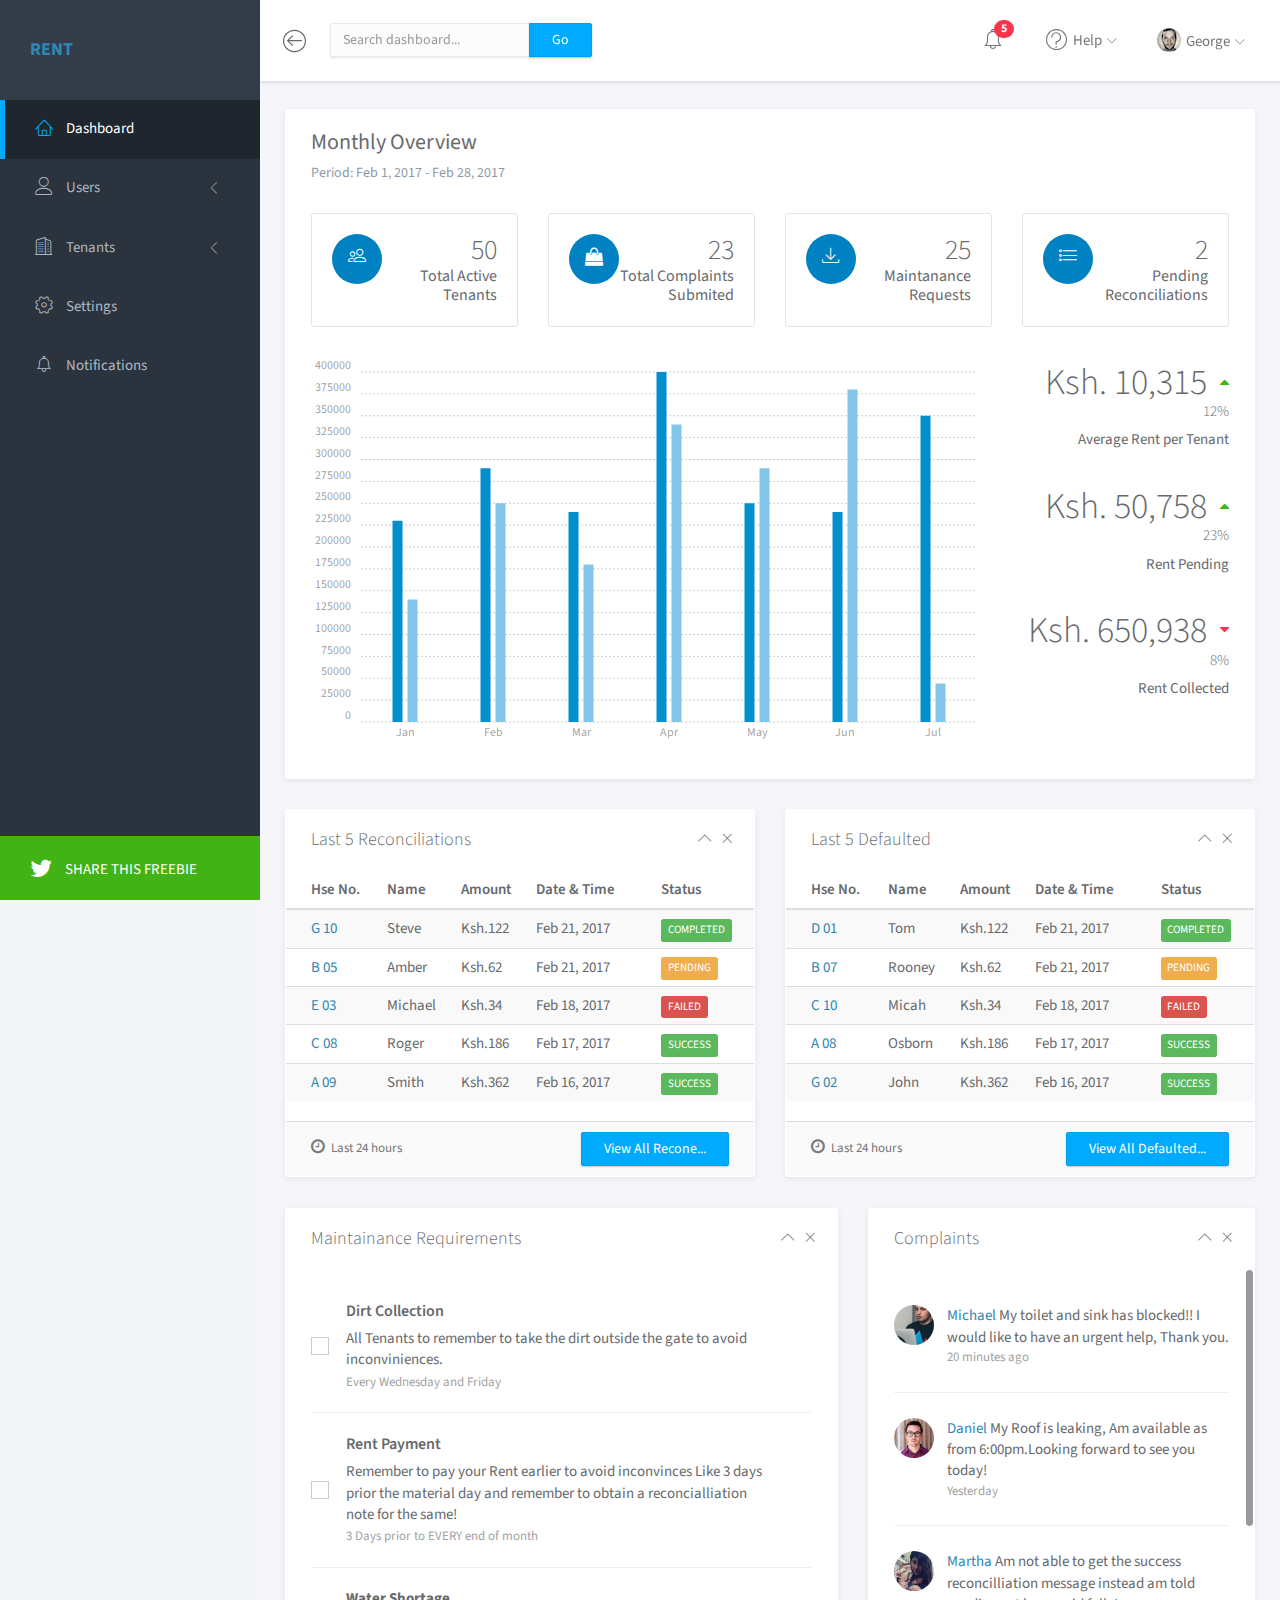
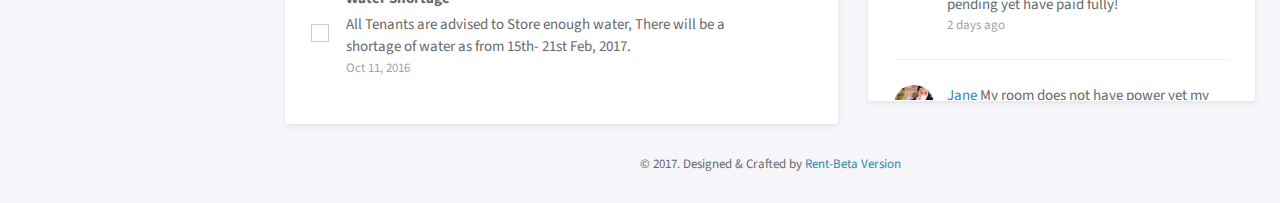
==== commit 6a0c92d6: "files" ====
--- a/index.html
+++ b/index.html
@@ -31,11 +31,33 @@
 				<nav>
 					<ul class="nav">
 						<li><a href="index.html" class="active"><i class="lnr lnr-home"></i> <span>Dashboard</span></a></li>
-						<li><a href="elements.html" class=""><i class="lnr lnr-code"></i> <span>Elements</span></a></li>
+						<li>
+							<a href="#subPages" data-toggle="collapse" class="collapsed"><i class="lnr lnr-user"></i> <span>Users</span> <i class="icon-submenu lnr lnr-chevron-left"></i></a>
+							<div id="subPages" class="collapse ">
+								<ul class="nav">
+									<li><a href="users.html" class="">List of users</a></li>
+									<li><a href="add user.html" class="">Add User</a></li>
+									
+								</ul>
+							</div>
+						</li>
+
+						<li>
+							<a href="#subPages" data-toggle="collapse" class="collapsed"><i class="lnr lnr-apartment"></i> <span>Tenants</span> <i class="icon-submenu lnr lnr-chevron-left"></i></a>
+							<div id="subPages" class="collapse ">
+								<ul class="nav">
+									<li><a href="tenants.html" class="">List of Tenants</a></li>
+									<li><a href="add tenant.html" class="">Add Tenant</a></li>
+									
+								</ul>
+							</div>
+						</li>
+						<!-- <li><a href="elements.html" class=""><i class="lnr lnr-code"></i> <span>Elements</span></a></li>
 						<li><a href="charts.html" class=""><i class="lnr lnr-chart-bars"></i> <span>Charts</span></a></li>
-						<li><a href="panels.html" class=""><i class="lnr lnr-cog"></i> <span>Panels</span></a></li>
+						<li><a href="panels.html" class=""><i class="lnr lnr-cog"></i> <span>Panels</span></a></li> -->
+						<li><a href="settings.html" class=""><i class="lnr lnr-cog"></i> <span>Settings </span> </a></li>
 						<li><a href="notifications.html" class=""><i class="lnr lnr-alarm"></i> <span>Notifications</span></a></li>
-						<li>
+					<!-- 	<li>
 							<a href="#subPages" data-toggle="collapse" class="collapsed"><i class="lnr lnr-file-empty"></i> <span>Pages</span> <i class="icon-submenu lnr lnr-chevron-left"></i></a>
 							<div id="subPages" class="collapse ">
 								<ul class="nav">
@@ -44,10 +66,10 @@
 									<li><a href="page-lockscreen.html" class="">Lockscreen</a></li>
 								</ul>
 							</div>
-						</li>
-						<li><a href="tables.html" class=""><i class="lnr lnr-dice"></i> <span>Tables</span></a></li>
-						<li><a href="typography.html" class=""><i class="lnr lnr-text-format"></i> <span>Typography</span></a></li>
-						<li><a href="icons.html" class=""><i class="lnr lnr-linearicons"></i> <span>Icons</span></a></li>
+						</li> -->
+						<!-- <li><a href="tables.html" class=""><i class="lnr lnr-dice"></i> <span>Tables</span></a></li>
+						<li><a href="typography.html" class=""><i class="lnr lnr-text-format"></i> <span>Typography</span></a></li> -->
+						<!-- <li><a href="icons.html" class=""><i class="lnr lnr-linearicons"></i> <span>Icons</span></a></li> -->
 					</ul>
 				</nav>
 			</div>
@@ -545,7 +567,7 @@
 			<!-- END MAIN CONTENT -->
 			<footer>
 				<div class="container-fluid">
-					<p class="copyright">&copy; 2017. Designed &amp; Crafted by <a href=" https://ke.linkedin.com/in/mildred-makori-892652120">Mildred Kwamboka</a></p>
+					<p class="copyright">&copy; 2017. Designed &amp; Crafted by <a href=" https://ke.linkedin.com/in/mildred-makori-892652120">Rent-Beta Version</a></p>
 				</div>
 			</footer>
 		</div>
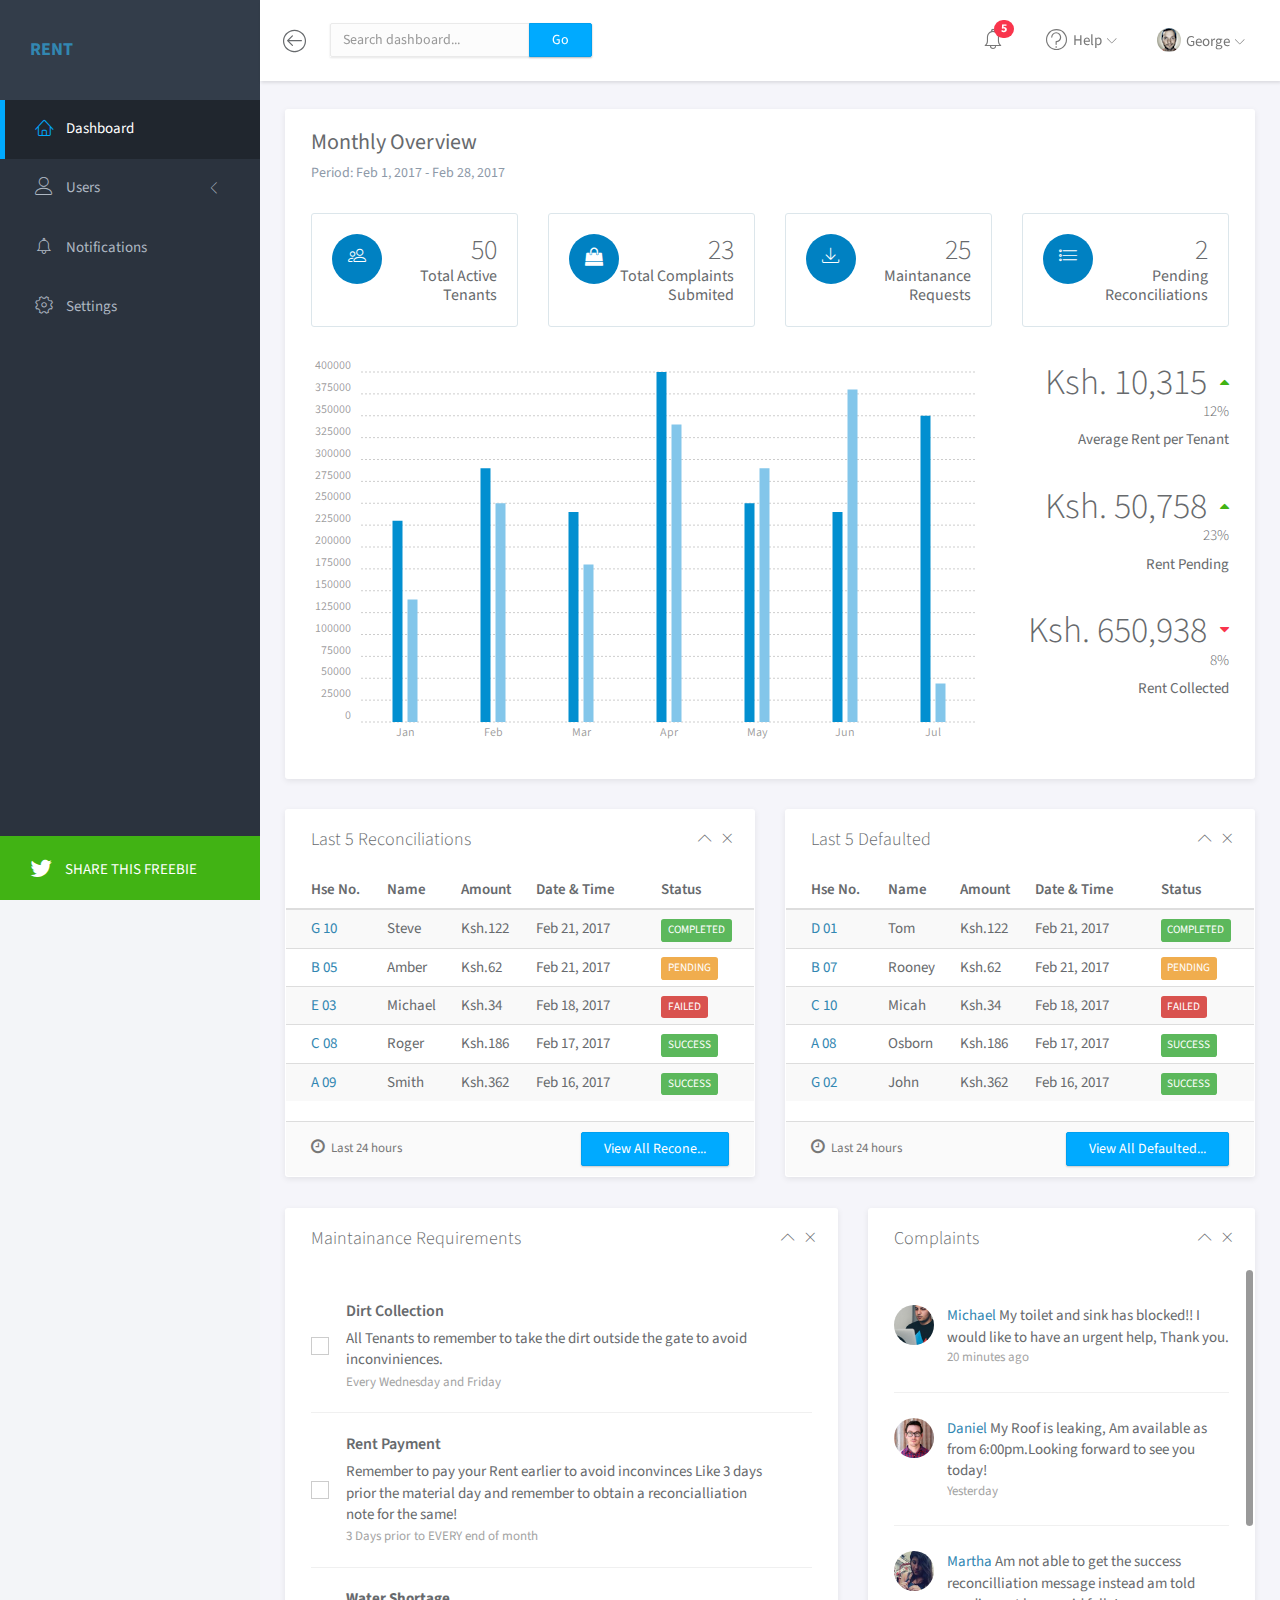
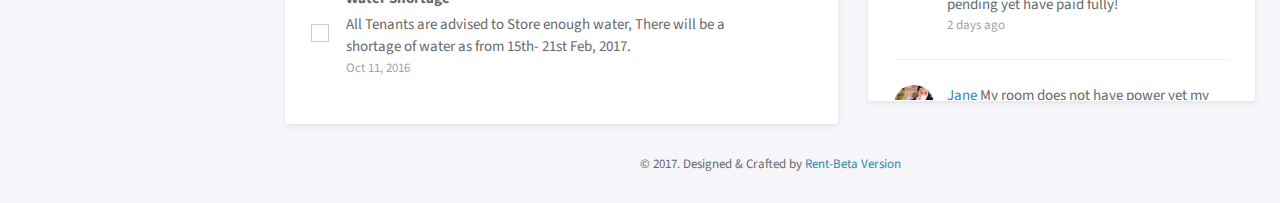
==== commit 1e90cebf: "update" ====
--- a/index.html
+++ b/index.html
@@ -42,7 +42,10 @@
 							</div>
 						</li>
 
-						<li>
+						<li><a href="notifications.html" class=""><i class="lnr lnr-alarm"></i> <span>Notifications</span></a></li>
+				
+
+						<!-- <li>
 							<a href="#subPages" data-toggle="collapse" class="collapsed"><i class="lnr lnr-apartment"></i> <span>Tenants</span> <i class="icon-submenu lnr lnr-chevron-left"></i></a>
 							<div id="subPages" class="collapse ">
 								<ul class="nav">
@@ -51,25 +54,9 @@
 									
 								</ul>
 							</div>
-						</li>
-						<!-- <li><a href="elements.html" class=""><i class="lnr lnr-code"></i> <span>Elements</span></a></li>
-						<li><a href="charts.html" class=""><i class="lnr lnr-chart-bars"></i> <span>Charts</span></a></li>
-						<li><a href="panels.html" class=""><i class="lnr lnr-cog"></i> <span>Panels</span></a></li> -->
+						</li> -->
 						<li><a href="settings.html" class=""><i class="lnr lnr-cog"></i> <span>Settings </span> </a></li>
-						<li><a href="notifications.html" class=""><i class="lnr lnr-alarm"></i> <span>Notifications</span></a></li>
-					<!-- 	<li>
-							<a href="#subPages" data-toggle="collapse" class="collapsed"><i class="lnr lnr-file-empty"></i> <span>Pages</span> <i class="icon-submenu lnr lnr-chevron-left"></i></a>
-							<div id="subPages" class="collapse ">
-								<ul class="nav">
-									<li><a href="page-profile.html" class="">Profile</a></li>
-									<li><a href="page-login.html" class="">Login</a></li>
-									<li><a href="page-lockscreen.html" class="">Lockscreen</a></li>
-								</ul>
-							</div>
-						</li> -->
-						<!-- <li><a href="tables.html" class=""><i class="lnr lnr-dice"></i> <span>Tables</span></a></li>
-						<li><a href="typography.html" class=""><i class="lnr lnr-text-format"></i> <span>Typography</span></a></li> -->
-						<!-- <li><a href="icons.html" class=""><i class="lnr lnr-linearicons"></i> <span>Icons</span></a></li> -->
+						
 					</ul>
 				</nav>
 			</div>
